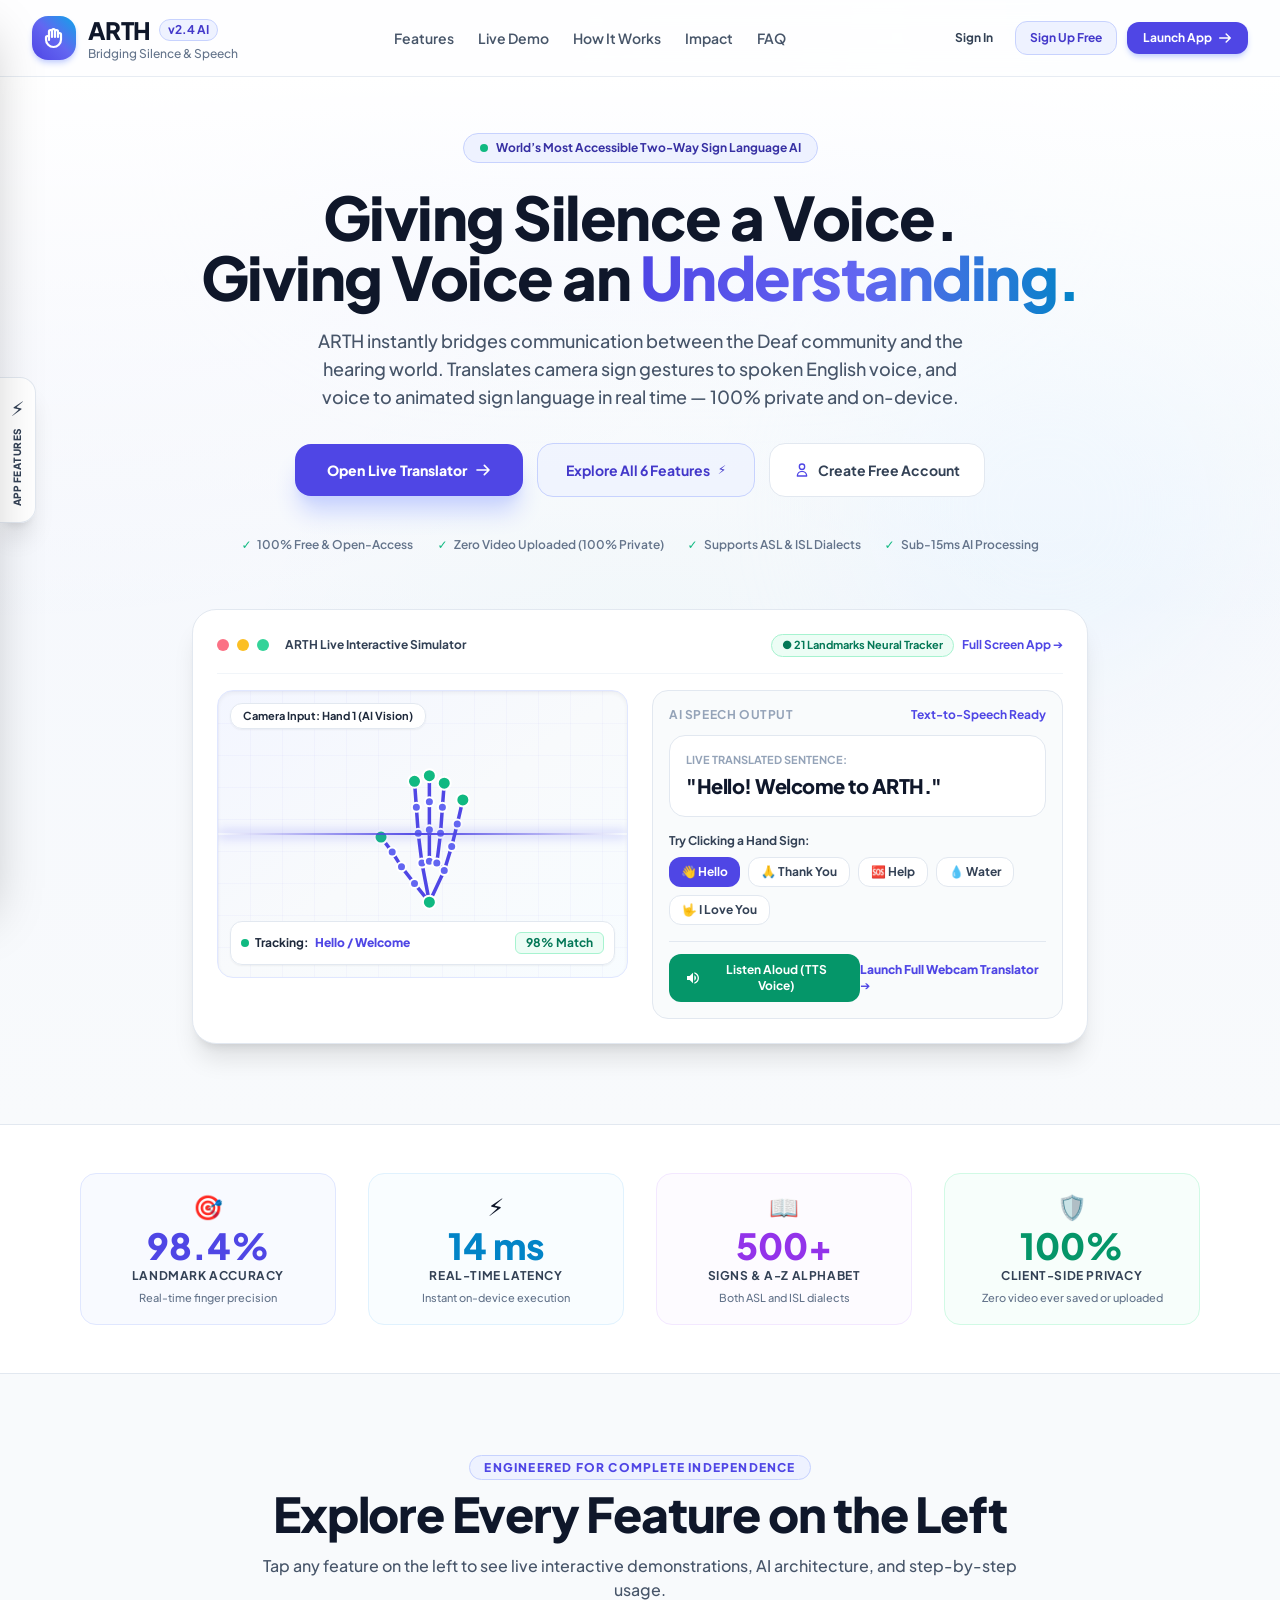
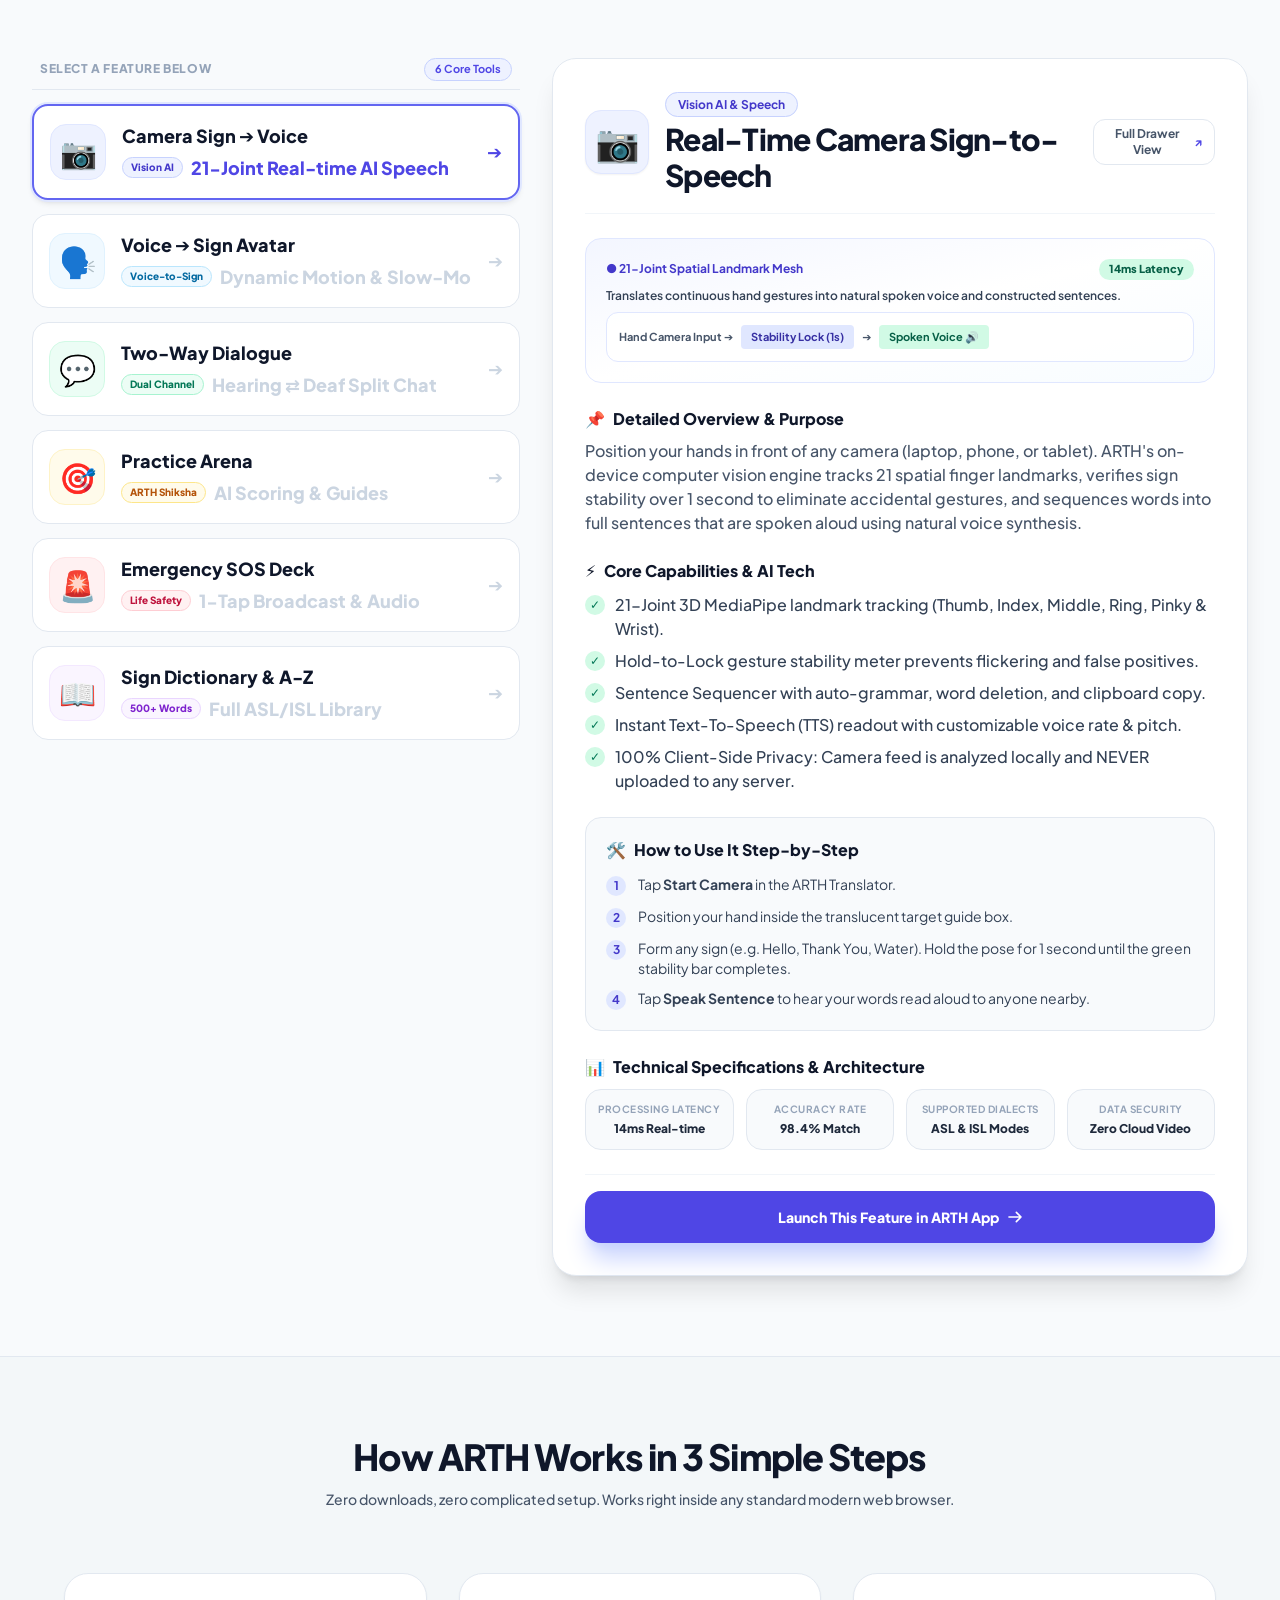
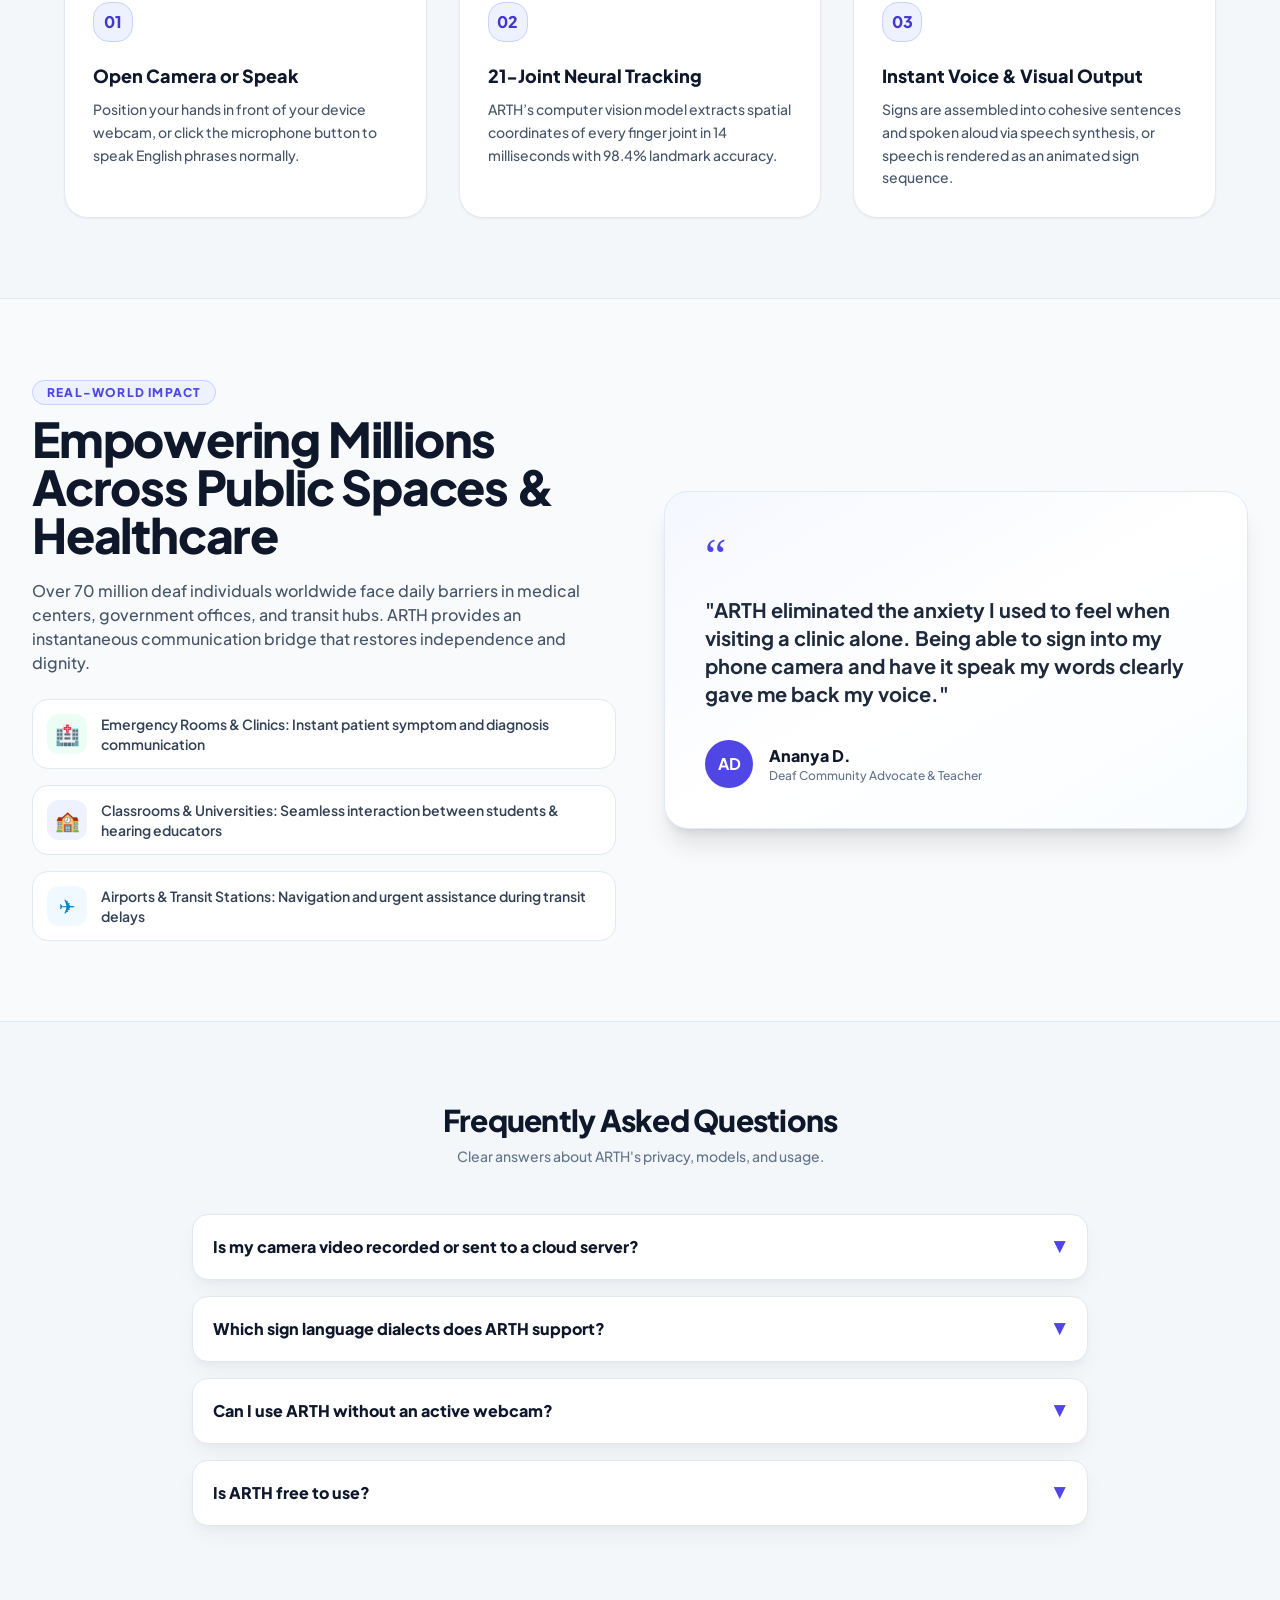
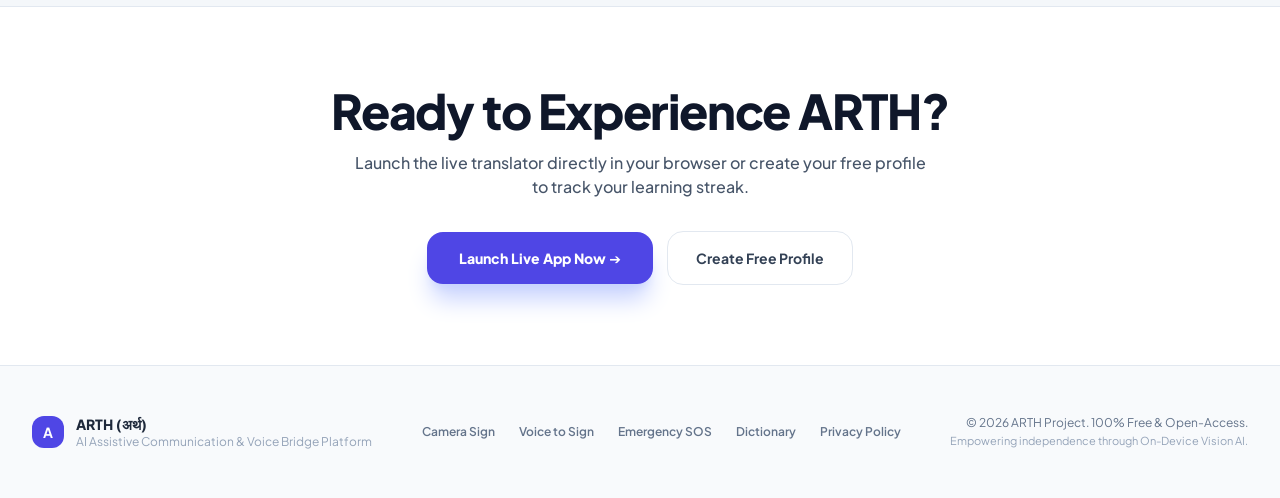
==== frontend/index.html @ ddac8bd1 "feat: Initial release of ARTH - AI Sign Language & Voice Bridge platform (frontend, backend, databas" ====
<!DOCTYPE html>
<html lang="en">
<head>
  <meta charset="UTF-8">
  <meta name="viewport" content="width=device-width, initial-scale=1.0">
  <title>ARTH • AI Sign Language Translator & Voice Bridge</title>
  <!-- Local Tailwind CSS (Offline Ready) -->
  <script src="tailwindcss.min.js"></script>
  <!-- ARTH Client REST API (Backend Bridge) -->
  <script src="api_client.js"></script>
  <!-- Plus Jakarta Sans Font -->
  <link rel="preconnect" href="https://fonts.googleapis.com">
  <link rel="preconnect" href="https://fonts.gstatic.com" crossorigin>
  <link href="https://fonts.googleapis.com/css2?family=Plus+Jakarta+Sans:wght@300;400;500;600;700;800&display=swap" rel="stylesheet">
  <!-- Stylesheet -->
  <link rel="stylesheet" href="styles.css">
</head>
<body class="min-h-screen flex flex-col antialiased bg-slate-50 text-slate-900 selection:bg-indigo-100 selection:text-indigo-900">

  <!-- ================= HEADER & NAVIGATION ================= -->
  <header class="arth-navbar sticky top-0 z-40 px-4 lg:px-8 py-3.5 bg-white/90 backdrop-blur-md border-b border-slate-200/80">
    <div class="max-w-7xl mx-auto flex items-center justify-between gap-4">
      
      <!-- Brand Logo -->
      <a href="index.html" class="flex items-center gap-3 group transition">
        <!-- Custom ARTH SVG Logo -->
        <div class="w-11 h-11 rounded-2xl bg-gradient-to-tr from-indigo-600 via-indigo-500 to-sky-500 text-white flex items-center justify-center shadow-md shadow-indigo-200 group-hover:scale-105 transition-transform flex-shrink-0">
          <svg width="24" height="24" class="w-6 h-6" fill="none" stroke="currentColor" viewBox="0 0 24 24">
            <path stroke-linecap="round" stroke-linejoin="round" stroke-width="2.2" d="M7 11.5V14m0-2.5v-6a1.5 1.5 0 113 0m-3 6a1.5 1.5 0 00-3 0v2a7.5 7.5 0 0015 0v-5a1.5 1.5 0 00-3 0m-6-3V11m0-5.5v-1a1.5 1.5 0 013 0v1m0 0V11m0-5.5a1.5 1.5 0 013 0v3m0 0V11"></path>
          </svg>
        </div>
        <div>
          <div class="flex items-center gap-2">
            <span class="text-2xl font-black tracking-tight text-slate-900">ARTH</span>
            <span class="text-xs font-bold px-2 py-0.5 rounded-full bg-indigo-50 text-indigo-700 border border-indigo-200">v2.4 AI</span>
          </div>
          <p class="text-xs text-slate-500 font-medium hidden sm:block">Bridging Silence & Speech</p>
        </div>
      </a>

      <!-- Desktop Nav Links -->
      <nav class="hidden md:flex items-center gap-6 text-sm font-semibold text-slate-600">
        <a href="#features" class="hover:text-indigo-600 transition">Features</a>
        <a href="#interactive-demo" class="hover:text-indigo-600 transition">Live Demo</a>
        <a href="#how-it-works" class="hover:text-indigo-600 transition">How It Works</a>
        <a href="#impact" class="hover:text-indigo-600 transition">Impact</a>
        <a href="#faq" class="hover:text-indigo-600 transition">FAQ</a>
      </nav>

      <!-- Right Header Actions: Sign In / Sign Up & Launch App -->
      <div class="flex items-center gap-2.5">
        <div class="arth-auth-container flex items-center gap-2">
          <button onclick="openAuthModal('signin')" class="px-3.5 py-2 rounded-xl text-xs font-bold text-slate-700 hover:text-indigo-600 hover:bg-slate-100 transition">
            Sign In
          </button>
          <button onclick="openAuthModal('signup')" class="hidden sm:inline-flex px-3.5 py-2 rounded-xl border border-indigo-200 bg-indigo-50 hover:bg-indigo-100 text-indigo-700 text-xs font-bold transition">
            Sign Up Free
          </button>
        </div>
        <a href="translator.html" onclick="event.preventDefault(); openAppGuarded('translator.html');" class="px-4 py-2 rounded-xl bg-indigo-600 hover:bg-indigo-700 text-white text-xs font-bold shadow-md shadow-indigo-200 transition flex items-center gap-1.5 cursor-pointer">
          <span>Launch App</span>
          <svg width="14" height="14" class="w-3.5 h-3.5" fill="none" stroke="currentColor" viewBox="0 0 24 24"><path stroke-linecap="round" stroke-linejoin="round" stroke-width="2.5" d="M14 5l7 7m0 0l-7 7m7-7H3"></path></svg>
        </a>
      </div>

    </div>
  </header>

  <!-- ================= SLEEK LEFT-EDGE DRAWER TRIGGER (ZERO CONTENT OVERLAP) ================= -->
  <div class="fixed left-0 top-1/2 -translate-y-1/2 z-40 hidden sm:block">
    <button onclick="openFeatureDrawer(currentSelectedFeature || 'camera')" class="group flex items-center bg-white/95 hover:bg-indigo-600 text-slate-700 hover:text-white border-y border-r border-slate-200 shadow-xl hover:shadow-indigo-300/40 rounded-r-2xl py-4 px-2.5 transition-all" title="Click to view detailed feature guide">
      <div class="flex flex-col items-center gap-1.5">
        <span class="text-xl group-hover:scale-110 transition">⚡</span>
        <span class="text-[10px] font-black uppercase tracking-wider [writing-mode:vertical-lr] rotate-180">APP FEATURES</span>
      </div>
    </button>
  </div>

  <!-- Mobile Floating Trigger Button (Left Bottom) -->
  <button onclick="openFeatureDrawer('camera')" class="lg:hidden fixed bottom-5 left-5 z-40 px-4 py-3 rounded-full bg-indigo-600 hover:bg-indigo-700 text-white font-extrabold text-xs shadow-xl flex items-center gap-2 border border-indigo-400">
    <span class="text-base">✨</span>
    <span>App Features (6)</span>
  </button>

  <!-- ================= HERO SECTION ================= -->
  <section class="relative pt-14 pb-20 px-4 lg:px-8 overflow-hidden bg-gradient-to-b from-white via-indigo-50/20 to-slate-50">
    
    <!-- Background Ambient Glows -->
    <div class="absolute -top-40 left-1/2 -translate-x-1/2 w-[750px] h-[380px] bg-indigo-100/50 rounded-full blur-3xl pointer-events-none -z-10"></div>
    <div class="absolute top-60 right-10 w-96 h-96 bg-sky-100/40 rounded-full blur-3xl pointer-events-none -z-10"></div>

    <div class="max-w-6xl mx-auto text-center flex flex-col items-center">
      
      <!-- Eyebrow Badge -->
      <div class="inline-flex items-center gap-2 px-4 py-1.5 rounded-full bg-indigo-50 border border-indigo-200 text-indigo-800 text-xs font-bold mb-6 shadow-xs">
        <span class="w-2 h-2 rounded-full bg-emerald-500 animate-pulse"></span>
        <span>World’s Most Accessible Two-Way Sign Language AI</span>
      </div>

      <!-- Main Catchy Headline -->
      <h1 class="text-3xl sm:text-5xl lg:text-6xl font-black text-slate-900 tracking-tight leading-[1.18] mb-5 max-w-4xl">
        Giving Silence a Voice.<br class="hidden sm:inline">
        Giving Voice an <span class="bg-gradient-to-r from-indigo-600 via-indigo-500 to-sky-600 bg-clip-text text-transparent">Understanding.</span>
      </h1>

      <!-- Subtitle Description -->
      <p class="text-sm sm:text-lg text-slate-600 font-medium max-w-2xl mb-8 leading-relaxed">
        ARTH instantly bridges communication between the Deaf community and the hearing world. Translates camera sign gestures to spoken English voice, and voice to animated sign language in real time — 100% private and on-device.
      </p>

      <!-- Primary CTA Action Group -->
      <div class="flex flex-col sm:flex-row items-center gap-3.5 w-full sm:w-auto mb-10">
        <a href="translator.html" onclick="event.preventDefault(); openAppGuarded('translator.html');" class="w-full sm:w-auto px-8 py-4 rounded-2xl bg-indigo-600 hover:bg-indigo-700 text-white font-extrabold text-sm shadow-xl shadow-indigo-200 transition transform hover:-translate-y-0.5 flex items-center justify-center gap-2 cursor-pointer">
          <span>Open Live Translator</span>
          <svg width="16" height="16" class="w-4 h-4" fill="none" stroke="currentColor" viewBox="0 0 24 24"><path stroke-linecap="round" stroke-linejoin="round" stroke-width="2.5" d="M14 5l7 7m0 0l-7 7m7-7H3"></path></svg>
        </a>
        <a href="#features" class="w-full sm:w-auto px-7 py-4 rounded-2xl border border-indigo-200 bg-indigo-50/70 hover:bg-indigo-100 text-indigo-700 font-bold text-sm shadow-xs transition flex items-center justify-center gap-2">
          <span>Explore All 6 Features</span>
          <span class="text-xs">⚡</span>
        </a>
        <button onclick="openAuthModal('signup')" class="w-full sm:w-auto px-6 py-4 rounded-2xl border border-slate-200 bg-white hover:bg-slate-50 text-slate-700 font-bold text-sm shadow-xs transition flex items-center justify-center gap-2">
          <svg width="16" height="16" class="w-4 h-4 text-indigo-600" fill="none" stroke="currentColor" viewBox="0 0 24 24"><path stroke-linecap="round" stroke-linejoin="round" stroke-width="2" d="M16 7a4 4 0 11-8 0 4 4 0 018 0zM12 14a7 7 0 00-7 7h14a7 7 0 00-7-7z"></path></svg>
          <span>Create Free Account</span>
        </button>
      </div>

      <!-- Trust Badges -->
      <div class="flex flex-wrap items-center justify-center gap-6 text-xs font-semibold text-slate-500 mb-14">
        <span class="flex items-center gap-1.5"><span class="text-emerald-500 font-bold">✓</span> 100% Free & Open-Access</span>
        <span class="flex items-center gap-1.5"><span class="text-emerald-500 font-bold">✓</span> Zero Video Uploaded (100% Private)</span>
        <span class="flex items-center gap-1.5"><span class="text-emerald-500 font-bold">✓</span> Supports ASL & ISL Dialects</span>
        <span class="flex items-center gap-1.5"><span class="text-emerald-500 font-bold">✓</span> Sub-15ms AI Processing</span>
      </div>

      <!-- ================= HERO INTERACTIVE SIMULATOR (100% LIGHT THEME) ================= -->
      <div id="interactive-demo" class="w-full max-w-4xl arth-card p-4 sm:p-6 bg-white border border-slate-200 shadow-xl rounded-3xl text-left">
        
        <div class="flex items-center justify-between pb-4 mb-4 border-b border-slate-100 flex-wrap gap-2">
          <div class="flex items-center gap-2">
            <span class="w-3 h-3 rounded-full bg-rose-400"></span>
            <span class="w-3 h-3 rounded-full bg-amber-400"></span>
            <span class="w-3 h-3 rounded-full bg-emerald-400"></span>
            <span class="ml-2 text-xs font-bold text-slate-700">ARTH Live Interactive Simulator</span>
          </div>
          <div class="flex items-center gap-2">
            <span class="px-2.5 py-0.5 rounded-full bg-emerald-50 text-emerald-700 text-[11px] font-bold border border-emerald-200">
              ● 21 Landmarks Neural Tracker
            </span>
            <a href="translator.html" onclick="event.preventDefault(); openAppGuarded('translator.html');" class="text-xs font-bold text-indigo-600 hover:underline cursor-pointer">Full Screen App ➔</a>
          </div>
        </div>

        <!-- Split Preview: Simulated Camera & Instant Speech -->
        <div class="grid grid-cols-1 md:grid-cols-2 gap-6 items-stretch">
          
          <!-- Left: Camera Preview Simulator (100% Light Theme!) -->
          <div class="rounded-2xl bg-gradient-to-br from-indigo-50/70 via-slate-50 to-sky-50/50 border border-indigo-100 relative overflow-hidden h-72 flex items-center justify-center shadow-inner">
            <!-- Simulated Skeleton Overlay Canvas -->
            <canvas id="landingCanvas" class="w-full h-full"></canvas>
            <div class="scanner-grid"></div>
            <div class="scanner-laser"></div>

            <div class="absolute top-3 left-3 bg-white/95 backdrop-blur-md px-3 py-1 rounded-xl text-[11px] font-bold text-slate-800 shadow-sm border border-slate-200">
              Camera Input: Hand 1 (AI Vision)
            </div>

            <div class="absolute bottom-3 inset-x-3 bg-white/95 backdrop-blur-md p-2.5 rounded-xl border border-slate-200 flex items-center justify-between shadow-sm">
              <span class="text-xs font-bold text-slate-800 flex items-center gap-1.5">
                <span class="w-2 h-2 rounded-full bg-emerald-500 animate-ping"></span>
                Tracking: <strong id="demoSignLabel" class="text-indigo-600">Hello / Welcome</strong>
              </span>
              <span class="text-xs font-bold text-emerald-700 bg-emerald-50 px-2.5 py-0.5 rounded-md border border-emerald-200">98% Match</span>
            </div>
          </div>

          <!-- Right: Interactive Translation Stream & Audio -->
          <div class="flex flex-col justify-between p-4 rounded-2xl bg-slate-50/80 border border-slate-200">
            <div>
              <div class="flex items-center justify-between mb-3">
                <span class="text-xs font-bold text-slate-400 uppercase tracking-wider">AI Speech Output</span>
                <span class="text-xs text-indigo-600 font-bold">Text-to-Speech Ready</span>
              </div>

              <!-- Translated Speech Bubble -->
              <div class="p-4 rounded-2xl bg-white border border-slate-200 shadow-xs mb-4">
                <p class="text-[11px] text-slate-400 font-bold uppercase mb-1">Live Translated Sentence:</p>
                <h3 id="demoSpeechOutput" class="text-xl font-black text-slate-900 tracking-tight">
                  "Hello! Welcome to ARTH."
                </h3>
              </div>

              <!-- Interactive Gesture Trigger Chips -->
              <span class="text-xs font-bold text-slate-700 block mb-2">Try Clicking a Hand Sign:</span>
              <div class="flex flex-wrap gap-2 mb-4">
                <button onclick="simulateLandingSign('Hello / Welcome', 'Hello! Welcome to ARTH.')" class="px-3 py-1.5 rounded-xl bg-indigo-600 text-white text-xs font-bold shadow-xs hover:bg-indigo-700 transition">
                  👋 Hello
                </button>
                <button onclick="simulateLandingSign('Thank You', 'Thank you so much for your assistance.')" class="px-3 py-1.5 rounded-xl bg-white border border-slate-200 text-slate-700 text-xs font-bold hover:bg-indigo-50 hover:text-indigo-700 transition">
                  🙏 Thank You
                </button>
                <button onclick="simulateLandingSign('Help', 'I need immediate medical help.')" class="px-3 py-1.5 rounded-xl bg-white border border-slate-200 text-slate-700 text-xs font-bold hover:bg-indigo-50 hover:text-indigo-700 transition">
                  🆘 Help
                </button>
                <button onclick="simulateLandingSign('Water', 'Could you please give me drinking water?')" class="px-3 py-1.5 rounded-xl bg-white border border-slate-200 text-slate-700 text-xs font-bold hover:bg-indigo-50 hover:text-indigo-700 transition">
                  💧 Water
                </button>
                <button onclick="simulateLandingSign('I Love You', 'I love you my dear friend.')" class="px-3 py-1.5 rounded-xl bg-white border border-slate-200 text-slate-700 text-xs font-bold hover:bg-indigo-50 hover:text-indigo-700 transition">
                  🤟 I Love You
                </button>
              </div>
            </div>

            <!-- Speak Aloud Button -->
            <div class="pt-3 border-t border-slate-200 flex items-center justify-between">
              <button id="btnDemoSpeak" onclick="speakDemoText()" class="px-4 py-2 rounded-xl bg-emerald-600 hover:bg-emerald-700 text-white font-bold text-xs flex items-center gap-2 shadow-xs transition">
                <svg width="16" height="16" class="w-4 h-4 fill-current" viewBox="0 0 24 24"><path d="M3 9v6h4l5 5V4L7 9H3zm13.5 3c0-1.77-1.02-3.29-2.5-4.03v8.05c1.48-.73 2.5-2.25 2.5-4.02zM14 3.23v2.06c2.89.86 5 3.54 5 6.71s-2.11 5.85-5 6.71v2.06c4.01-.91 7-4.49 7-8.77s-2.99-7.86-7-8.77z"/></svg>
                <span>Listen Aloud (TTS Voice)</span>
              </button>
              <a href="translator.html" onclick="event.preventDefault(); openAppGuarded('translator.html');" class="text-xs font-extrabold text-indigo-600 hover:text-indigo-800 cursor-pointer">Launch Full Webcam Translator ➔</a>
            </div>

          </div>

        </div>

      </div>
    </div>

  </section>


  <!-- ================= METRICS & STATS BANNER ================= -->
  <section class="py-12 border-y border-slate-200 bg-white">
    <div class="max-w-6xl mx-auto px-4 grid grid-cols-2 md:grid-cols-4 gap-8 text-center">
      <div class="p-4 rounded-2xl bg-indigo-50/40 border border-indigo-100">
        <div class="text-2xl mb-1">🎯</div>
        <h3 class="text-3xl sm:text-4xl font-black text-indigo-600 mb-0.5">98.4%</h3>
        <p class="text-xs font-bold text-slate-700 uppercase tracking-wider">Landmark Accuracy</p>
        <span class="text-[11px] text-slate-500 font-medium">Real-time finger precision</span>
      </div>
      <div class="p-4 rounded-2xl bg-sky-50/40 border border-sky-100">
        <div class="text-2xl mb-1">⚡</div>
        <h3 class="text-3xl sm:text-4xl font-black text-sky-600 mb-0.5">14 ms</h3>
        <p class="text-xs font-bold text-slate-700 uppercase tracking-wider">Real-Time Latency</p>
        <span class="text-[11px] text-slate-500 font-medium">Instant on-device execution</span>
      </div>
      <div class="p-4 rounded-2xl bg-purple-50/40 border border-purple-100">
        <div class="text-2xl mb-1">📖</div>
        <h3 class="text-3xl sm:text-4xl font-black text-purple-600 mb-0.5">500+</h3>
        <p class="text-xs font-bold text-slate-700 uppercase tracking-wider">Signs & A-Z Alphabet</p>
        <span class="text-[11px] text-slate-500 font-medium">Both ASL and ISL dialects</span>
      </div>
      <div class="p-4 rounded-2xl bg-emerald-50/40 border border-emerald-100">
        <div class="text-2xl mb-1">🛡️</div>
        <h3 class="text-3xl sm:text-4xl font-black text-emerald-600 mb-0.5">100%</h3>
        <p class="text-xs font-bold text-slate-700 uppercase tracking-wider">Client-Side Privacy</p>
        <span class="text-[11px] text-slate-500 font-medium">Zero video ever saved or uploaded</span>
      </div>
    </div>
  </section>


  <!-- ================= THE STAR SECTION: INTERACTIVE LEFT-SIDE FEATURE SHOWCASE ================= -->
  <section id="features" class="py-20 px-4 lg:px-8 max-w-7xl mx-auto w-full">
    
    <!-- Section Header -->
    <div class="text-center max-w-3xl mx-auto mb-14">
      <span class="text-xs font-extrabold uppercase tracking-widest text-indigo-600 bg-indigo-50 px-3.5 py-1 rounded-full border border-indigo-200">
        Engineered for Complete Independence
      </span>
      <h2 class="text-3xl sm:text-5xl font-black text-slate-900 tracking-tight mt-3 mb-4">
        Explore Every Feature on the Left
      </h2>
      <p class="text-sm sm:text-base text-slate-600 font-medium">
        Tap any feature on the left to see live interactive demonstrations, AI architecture, and step-by-step usage.
      </p>
    </div>

    <!-- 2-Column Split: Left Side Features Rail + Right Side Rich Detail Panel -->
    <div class="grid grid-cols-1 lg:grid-cols-12 gap-8 items-start">
      
      <!-- ================= LEFT RAIL: FEATURE LIST (LARGER ICONS & TEXT) ================= -->
      <div class="lg:col-span-5 flex flex-col gap-3.5">
        <div class="flex items-center justify-between px-2 pb-2 border-b border-slate-200">
          <span class="text-xs font-extrabold uppercase tracking-wider text-slate-400">Select a Feature Below</span>
          <span class="text-[11px] font-bold text-indigo-600 bg-indigo-50 px-2.5 py-0.5 rounded-full border border-indigo-200">6 Core Tools</span>
        </div>

        <!-- 1. Camera Sign to Speech -->
        <button id="featBtn-camera" onclick="selectShowcaseFeature('camera')" class="w-full p-4 rounded-2xl bg-white border-2 border-indigo-500 ring-2 ring-indigo-100 shadow-md transition-all text-left flex items-center justify-between group">
          <div class="flex items-center gap-4">
            <div class="w-14 h-14 rounded-2xl bg-indigo-50 text-indigo-600 flex items-center justify-center text-3xl font-bold border border-indigo-100 shadow-xs flex-shrink-0 group-hover:scale-105 transition-transform">
              📷
            </div>
            <div>
              <h4 class="text-base sm:text-lg font-black text-slate-900 group-hover:text-indigo-600 transition">Camera Sign ➔ Voice</h4>
              <div class="flex items-center gap-2 mt-1">
                <span class="text-[10px] font-extrabold px-2 py-0.5 rounded-full bg-indigo-50 text-indigo-700 border border-indigo-200">Vision AI</span>
                <span class="text-xs text-slate-500 font-medium">21-Joint Real-time AI Speech</span>
              </div>
            </div>
          </div>
          <span class="text-indigo-600 font-black text-lg group-hover:translate-x-1 transition-transform">➔</span>
        </button>

        <!-- 2. Voice to Sign Visualizer -->
        <button id="featBtn-voice" onclick="selectShowcaseFeature('voice')" class="w-full p-4 rounded-2xl bg-white border border-slate-200 hover:border-sky-400 hover:shadow-md transition-all text-left flex items-center justify-between group">
          <div class="flex items-center gap-4">
            <div class="w-14 h-14 rounded-2xl bg-sky-50 text-sky-600 flex items-center justify-center text-3xl font-bold border border-sky-100 shadow-xs flex-shrink-0 group-hover:scale-105 transition-transform">
              🗣️
            </div>
            <div>
              <h4 class="text-base sm:text-lg font-black text-slate-900 group-hover:text-sky-600 transition">Voice ➔ Sign Avatar</h4>
              <div class="flex items-center gap-2 mt-1">
                <span class="text-[10px] font-extrabold px-2 py-0.5 rounded-full bg-sky-50 text-sky-700 border border-sky-200">Voice-to-Sign</span>
                <span class="text-xs text-slate-500 font-medium">Dynamic Motion & Slow-Mo</span>
              </div>
            </div>
          </div>
          <span class="text-slate-300 group-hover:text-sky-600 font-black text-lg group-hover:translate-x-1 transition-transform">➔</span>
        </button>

        <!-- 3. Two-Way Dialogue Bridge -->
        <button id="featBtn-chat" onclick="selectShowcaseFeature('chat')" class="w-full p-4 rounded-2xl bg-white border border-slate-200 hover:border-emerald-400 hover:shadow-md transition-all text-left flex items-center justify-between group">
          <div class="flex items-center gap-4">
            <div class="w-14 h-14 rounded-2xl bg-emerald-50 text-emerald-600 flex items-center justify-center text-3xl font-bold border border-emerald-100 shadow-xs flex-shrink-0 group-hover:scale-105 transition-transform">
              💬
            </div>
            <div>
              <h4 class="text-base sm:text-lg font-black text-slate-900 group-hover:text-emerald-600 transition">Two-Way Dialogue</h4>
              <div class="flex items-center gap-2 mt-1">
                <span class="text-[10px] font-extrabold px-2 py-0.5 rounded-full bg-emerald-50 text-emerald-700 border border-emerald-200">Dual Channel</span>
                <span class="text-xs text-slate-500 font-medium">Hearing ⇄ Deaf Split Chat</span>
              </div>
            </div>
          </div>
          <span class="text-slate-300 group-hover:text-emerald-600 font-black text-lg group-hover:translate-x-1 transition-transform">➔</span>
        </button>

        <!-- 4. Practice Arena (Shiksha) -->
        <button id="featBtn-practice" onclick="selectShowcaseFeature('practice')" class="w-full p-4 rounded-2xl bg-white border border-slate-200 hover:border-amber-400 hover:shadow-md transition-all text-left flex items-center justify-between group">
          <div class="flex items-center gap-4">
            <div class="w-14 h-14 rounded-2xl bg-amber-50 text-amber-600 flex items-center justify-center text-3xl font-bold border border-amber-100 shadow-xs flex-shrink-0 group-hover:scale-105 transition-transform">
              🎯
            </div>
            <div>
              <h4 class="text-base sm:text-lg font-black text-slate-900 group-hover:text-amber-600 transition">Practice Arena</h4>
              <div class="flex items-center gap-2 mt-1">
                <span class="text-[10px] font-extrabold px-2 py-0.5 rounded-full bg-amber-50 text-amber-700 border border-amber-200">ARTH Shiksha</span>
                <span class="text-xs text-slate-500 font-medium">AI Scoring & Guides</span>
              </div>
            </div>
          </div>
          <span class="text-slate-300 group-hover:text-amber-600 font-black text-lg group-hover:translate-x-1 transition-transform">➔</span>
        </button>

        <!-- 5. Emergency SOS Deck -->
        <button id="featBtn-sos" onclick="selectShowcaseFeature('sos')" class="w-full p-4 rounded-2xl bg-white border border-slate-200 hover:border-rose-400 hover:shadow-md transition-all text-left flex items-center justify-between group">
          <div class="flex items-center gap-4">
            <div class="w-14 h-14 rounded-2xl bg-rose-50 text-rose-600 flex items-center justify-center text-3xl font-bold border border-rose-100 shadow-xs flex-shrink-0 group-hover:scale-105 transition-transform">
              🚨
            </div>
            <div>
              <h4 class="text-base sm:text-lg font-black text-slate-900 group-hover:text-rose-600 transition">Emergency SOS Deck</h4>
              <div class="flex items-center gap-2 mt-1">
                <span class="text-[10px] font-extrabold px-2 py-0.5 rounded-full bg-rose-50 text-rose-700 border border-rose-200">Life Safety</span>
                <span class="text-xs text-slate-500 font-medium">1-Tap Broadcast & Audio</span>
              </div>
            </div>
          </div>
          <span class="text-slate-300 group-hover:text-rose-600 font-black text-lg group-hover:translate-x-1 transition-transform">➔</span>
        </button>

        <!-- 6. Sign Dictionary & A-Z -->
        <button id="featBtn-dict" onclick="selectShowcaseFeature('dict')" class="w-full p-4 rounded-2xl bg-white border border-slate-200 hover:border-purple-400 hover:shadow-md transition-all text-left flex items-center justify-between group">
          <div class="flex items-center gap-4">
            <div class="w-14 h-14 rounded-2xl bg-purple-50 text-purple-600 flex items-center justify-center text-3xl font-bold border border-purple-100 shadow-xs flex-shrink-0 group-hover:scale-105 transition-transform">
              📖
            </div>
            <div>
              <h4 class="text-base sm:text-lg font-black text-slate-900 group-hover:text-purple-600 transition">Sign Dictionary & A-Z</h4>
              <div class="flex items-center gap-2 mt-1">
                <span class="text-[10px] font-extrabold px-2 py-0.5 rounded-full bg-purple-50 text-purple-700 border border-purple-200">500+ Words</span>
                <span class="text-xs text-slate-500 font-medium">Full ASL/ISL Library</span>
              </div>
            </div>
          </div>
          <span class="text-slate-300 group-hover:text-purple-600 font-black text-lg group-hover:translate-x-1 transition-transform">➔</span>
        </button>

      </div>


      <!-- ================= RIGHT PANEL: DYNAMIC RICH DETAIL CARD ================= -->
      <div class="lg:col-span-7 sticky top-24">
        
        <div class="arth-card p-6 sm:p-8 bg-white border border-slate-200 shadow-xl rounded-3xl flex flex-col gap-6">
          
          <!-- Header Area -->
          <div class="flex items-center justify-between border-b border-slate-100 pb-5">
            <div class="flex items-center gap-4">
              <div id="showcaseIconBox" class="w-16 h-16 rounded-2xl bg-indigo-50 text-indigo-600 flex items-center justify-center text-4xl font-bold border border-indigo-100 shadow-sm flex-shrink-0">
                📷
              </div>
              <div>
                <span id="showcaseCategoryBadge" class="text-xs font-bold px-3 py-1 rounded-full bg-indigo-50 text-indigo-700 border border-indigo-200">
                  Vision AI & Speech
                </span>
                <h3 id="showcaseTitle" class="text-2xl sm:text-3xl font-black text-slate-900 mt-1.5 tracking-tight">
                  Real-Time Camera Sign-to-Speech
                </h3>
              </div>
            </div>

            <button onclick="openFeatureDrawer(currentSelectedFeature || 'camera')" class="hidden sm:flex items-center gap-1.5 px-3 py-1.5 rounded-xl border border-slate-200 hover:bg-slate-50 text-slate-600 text-xs font-bold transition">
              <span>Full Drawer View</span>
              <span class="text-indigo-600">↗</span>
            </button>
          </div>

          <!-- Interactive Highlight Card for Active Feature -->
          <div id="showcaseVisualCard" class="p-5 rounded-2xl bg-gradient-to-br from-indigo-50/70 via-white to-sky-50/50 border border-indigo-100 shadow-xs">
            <!-- Dynamic Preview Content Injected Here -->
          </div>

          <!-- Deep Overview -->
          <div>
            <h4 class="font-extrabold text-slate-900 text-base mb-2 flex items-center gap-2">
              <span>📌</span> Detailed Overview & Purpose
            </h4>
            <p id="showcaseOverview" class="text-slate-600 leading-relaxed font-medium text-sm sm:text-base">
              Position your hands in front of any camera (laptop, phone, or tablet). ARTH's on-device computer vision engine tracks 21 spatial finger landmarks, verifies sign stability over 1 second to eliminate accidental gestures, and sequences words into full sentences that are spoken aloud using natural voice synthesis.
            </p>
          </div>

          <!-- Key Capabilities List -->
          <div>
            <h4 class="font-extrabold text-slate-900 text-base mb-2.5 flex items-center gap-2">
              <span>⚡</span> Core Capabilities & AI Tech
            </h4>
            <ul id="showcaseCapabilities" class="space-y-2 text-sm sm:text-base">
              <!-- Injected by JS -->
            </ul>
          </div>

          <!-- Step-by-Step Instructions -->
          <div class="p-5 rounded-2xl bg-slate-50 border border-slate-200">
            <h4 class="font-extrabold text-slate-900 text-base mb-3 flex items-center gap-2">
              <span>🛠️</span> How to Use It Step-by-Step
            </h4>
            <ol id="showcaseSteps" class="space-y-2.5 text-slate-700 text-sm">
              <!-- Injected by JS -->
            </ol>
          </div>

          <!-- Technical Specs Grid -->
          <div>
            <h4 class="font-extrabold text-slate-900 text-base mb-2.5 flex items-center gap-2">
              <span>📊</span> Technical Specifications & Architecture
            </h4>
            <div id="showcaseSpecs" class="grid grid-cols-2 sm:grid-cols-4 gap-3">
              <!-- Injected by JS -->
            </div>
          </div>

          <!-- Footer Action Button -->
          <div class="pt-4 border-t border-slate-100 flex items-center gap-4">
            <a id="showcaseLaunchBtn" href="translator.html?tab=camera-translate" onclick="event.preventDefault(); openAppGuarded(this.getAttribute('data-href') || this.href);" class="flex-1 py-4 px-6 rounded-2xl bg-indigo-600 hover:bg-indigo-700 text-white font-extrabold text-sm shadow-xl shadow-indigo-200 transition text-center flex items-center justify-center gap-2 cursor-pointer">
              <span>Launch This Feature in ARTH App</span>
              <svg width="18" height="18" class="w-4 h-4" fill="none" stroke="currentColor" viewBox="0 0 24 24"><path stroke-linecap="round" stroke-linejoin="round" stroke-width="2.5" d="M14 5l7 7m0 0l-7 7m7-7H3"></path></svg>
            </a>
          </div>

        </div>

      </div>

    </div>

  </section>


  <!-- ================= HOW IT WORKS ================= -->
  <section id="how-it-works" class="py-20 px-4 lg:px-8 bg-slate-100/60 border-y border-slate-200">
    <div class="max-w-6xl mx-auto">
      
      <div class="text-center max-w-2xl mx-auto mb-16">
        <h2 class="text-3xl sm:text-4xl font-black text-slate-900 tracking-tight mb-3">
          How ARTH Works in 3 Simple Steps
        </h2>
        <p class="text-sm text-slate-600 font-medium">
          Zero downloads, zero complicated setup. Works right inside any standard modern web browser.
        </p>
      </div>

      <div class="grid grid-cols-1 md:grid-cols-3 gap-8">
        
        <!-- Step 1 -->
        <div class="arth-card p-7 bg-white border border-slate-200 relative rounded-3xl shadow-sm">
          <span class="w-10 h-10 rounded-2xl bg-indigo-50 border border-indigo-200 text-indigo-700 font-extrabold text-base flex items-center justify-center mb-5">01</span>
          <h3 class="text-lg font-extrabold text-slate-900 mb-2">Open Camera or Speak</h3>
          <p class="text-sm text-slate-600 leading-relaxed font-medium">
            Position your hands in front of your device webcam, or click the microphone button to speak English phrases normally.
          </p>
        </div>

        <!-- Step 2 -->
        <div class="arth-card p-7 bg-white border border-slate-200 relative rounded-3xl shadow-sm">
          <span class="w-10 h-10 rounded-2xl bg-indigo-50 border border-indigo-200 text-indigo-700 font-extrabold text-base flex items-center justify-center mb-5">02</span>
          <h3 class="text-lg font-extrabold text-slate-900 mb-2">21-Joint Neural Tracking</h3>
          <p class="text-sm text-slate-600 leading-relaxed font-medium">
            ARTH’s computer vision model extracts spatial coordinates of every finger joint in 14 milliseconds with 98.4% landmark accuracy.
          </p>
        </div>

        <!-- Step 3 -->
        <div class="arth-card p-7 bg-white border border-slate-200 relative rounded-3xl shadow-sm">
          <span class="w-10 h-10 rounded-2xl bg-indigo-50 border border-indigo-200 text-indigo-700 font-extrabold text-base flex items-center justify-center mb-5">03</span>
          <h3 class="text-lg font-extrabold text-slate-900 mb-2">Instant Voice & Visual Output</h3>
          <p class="text-sm text-slate-600 leading-relaxed font-medium">
            Signs are assembled into cohesive sentences and spoken aloud via speech synthesis, or speech is rendered as an animated sign sequence.
          </p>
        </div>

      </div>

    </div>
  </section>


  <!-- ================= REAL-WORLD IMPACT ================= -->
  <section id="impact" class="py-20 px-4 lg:px-8 max-w-7xl mx-auto">
    <div class="grid grid-cols-1 lg:grid-cols-2 gap-12 items-center">
      
      <div>
        <span class="text-xs font-extrabold uppercase tracking-widest text-indigo-600 bg-indigo-50 px-3.5 py-1 rounded-full border border-indigo-200">
          Real-World Impact
        </span>
        <h2 class="text-3xl sm:text-5xl font-black text-slate-900 tracking-tight mt-3 mb-5 leading-tight">
          Empowering Millions Across Public Spaces & Healthcare
        </h2>
        <p class="text-sm sm:text-base text-slate-600 leading-relaxed mb-6 font-medium">
          Over 70 million deaf individuals worldwide face daily barriers in medical centers, government offices, and transit hubs. ARTH provides an instantaneous communication bridge that restores independence and dignity.
        </p>

        <div class="space-y-4 text-xs sm:text-sm font-semibold text-slate-700">
          <div class="flex items-center gap-3.5 p-3.5 rounded-2xl bg-white border border-slate-200 shadow-xs">
            <span class="w-10 h-10 rounded-xl bg-emerald-50 text-emerald-600 flex items-center justify-center text-xl flex-shrink-0">🏥</span>
            <span>Emergency Rooms & Clinics: Instant patient symptom and diagnosis communication</span>
          </div>
          <div class="flex items-center gap-3.5 p-3.5 rounded-2xl bg-white border border-slate-200 shadow-xs">
            <span class="w-10 h-10 rounded-xl bg-indigo-50 text-indigo-600 flex items-center justify-center text-xl flex-shrink-0">🏫</span>
            <span>Classrooms & Universities: Seamless interaction between students & hearing educators</span>
          </div>
          <div class="flex items-center gap-3.5 p-3.5 rounded-2xl bg-white border border-slate-200 shadow-xs">
            <span class="w-10 h-10 rounded-xl bg-sky-50 text-sky-600 flex items-center justify-center text-xl flex-shrink-0">✈️</span>
            <span>Airports & Transit Stations: Navigation and urgent assistance during transit delays</span>
          </div>
        </div>
      </div>

      <!-- Testimonial Quote Card -->
      <div class="arth-card p-8 sm:p-10 bg-gradient-to-br from-indigo-50/60 via-white to-sky-50/40 border border-indigo-100 shadow-xl rounded-3xl">
        <div class="text-indigo-600 text-5xl font-serif mb-4">“</div>
        <p class="text-lg sm:text-xl font-bold text-slate-800 leading-relaxed mb-8">
          "ARTH eliminated the anxiety I used to feel when visiting a clinic alone. Being able to sign into my phone camera and have it speak my words clearly gave me back my voice."
        </p>
        <div class="flex items-center gap-4">
          <div class="w-12 h-12 rounded-full bg-indigo-600 text-white font-bold flex items-center justify-center text-base shadow-sm">
            AD
          </div>
          <div>
            <h4 class="font-extrabold text-slate-900 text-base">Ananya D.</h4>
            <p class="text-xs text-slate-500 font-medium">Deaf Community Advocate & Teacher</p>
          </div>
        </div>
      </div>

    </div>
  </section>


  <!-- ================= FREQUENTLY ASKED QUESTIONS ================= -->
  <section id="faq" class="py-20 px-4 lg:px-8 bg-slate-100/50 border-t border-slate-200">
    <div class="max-w-4xl mx-auto">
      
      <div class="text-center mb-12">
        <h2 class="text-3xl font-black text-slate-900 tracking-tight mb-2">Frequently Asked Questions</h2>
        <p class="text-sm text-slate-500 font-medium">Clear answers about ARTH's privacy, models, and usage.</p>
      </div>

      <div class="space-y-4">
        
        <details class="arth-card p-5 bg-white border border-slate-200 rounded-2xl group cursor-pointer shadow-xs">
          <summary class="font-extrabold text-slate-900 text-sm sm:text-base flex items-center justify-between list-none">
            <span>Is my camera video recorded or sent to a cloud server?</span>
            <span class="text-indigo-600 font-bold transition-transform group-open:rotate-180">▼</span>
          </summary>
          <p class="text-sm text-slate-600 mt-3 leading-relaxed font-medium">
            No. ARTH is engineered with 100% on-device client-side execution. Camera video streams never leave your browser or get stored on any remote server, ensuring complete confidentiality.
          </p>
        </details>

        <details class="arth-card p-5 bg-white border border-slate-200 rounded-2xl group cursor-pointer shadow-xs">
          <summary class="font-extrabold text-slate-900 text-sm sm:text-base flex items-center justify-between list-none">
            <span>Which sign language dialects does ARTH support?</span>
            <span class="text-indigo-600 font-bold transition-transform group-open:rotate-180">▼</span>
          </summary>
          <p class="text-sm text-slate-600 mt-3 leading-relaxed font-medium">
            ARTH currently supports American Sign Language (ASL) and Indian Sign Language (ISL), along with universal signs and full A-Z fingerspelling. You can toggle between dialects with one click.
          </p>
        </details>

        <details class="arth-card p-5 bg-white border border-slate-200 rounded-2xl group cursor-pointer shadow-xs">
          <summary class="font-extrabold text-slate-900 text-sm sm:text-base flex items-center justify-between list-none">
            <span>Can I use ARTH without an active webcam?</span>
            <span class="text-indigo-600 font-bold transition-transform group-open:rotate-180">▼</span>
          </summary>
          <p class="text-sm text-slate-600 mt-3 leading-relaxed font-medium">
            Yes! ARTH features an Interactive Vision Simulation mode with one-click test gestures, full Voice-to-Sign translation, Emergency SOS flashcards, and a searchable Dictionary.
          </p>
        </details>

        <details class="arth-card p-5 bg-white border border-slate-200 rounded-2xl group cursor-pointer shadow-xs">
          <summary class="font-extrabold text-slate-900 text-sm sm:text-base flex items-center justify-between list-none">
            <span>Is ARTH free to use?</span>
            <span class="text-indigo-600 font-bold transition-transform group-open:rotate-180">▼</span>
          </summary>
          <p class="text-sm text-slate-600 mt-3 leading-relaxed font-medium">
            Yes, ARTH is completely free, open, and dedicated to the global Deaf & Hard-of-Hearing community.
          </p>
        </details>

      </div>

    </div>
  </section>


  <!-- ================= FINAL CALL TO ACTION ================= -->
  <section class="py-20 px-4 text-center bg-white border-t border-slate-200">
    <div class="max-w-3xl mx-auto flex flex-col items-center">
      <h2 class="text-3xl sm:text-5xl font-black text-slate-900 tracking-tight mb-4">
        Ready to Experience ARTH?
      </h2>
      <p class="text-sm sm:text-base text-slate-600 mb-8 max-w-xl font-medium">
        Launch the live translator directly in your browser or create your free profile to track your learning streak.
      </p>
      <div class="flex flex-col sm:flex-row items-center gap-3.5">
        <a href="translator.html" onclick="event.preventDefault(); openAppGuarded('translator.html');" class="px-8 py-4 rounded-2xl bg-indigo-600 hover:bg-indigo-700 text-white font-extrabold text-sm shadow-xl shadow-indigo-200 transition cursor-pointer">
          Launch Live App Now ➔
        </a>
        <button onclick="openAuthModal('signup')" class="px-7 py-4 rounded-2xl border border-slate-200 hover:bg-slate-50 text-slate-700 font-bold text-sm shadow-xs transition">
          Create Free Profile
        </button>
      </div>
    </div>
  </section>


  <!-- ================= FOOTER ================= -->
  <footer class="py-12 px-4 lg:px-8 bg-slate-50 border-t border-slate-200 mt-auto text-slate-500 text-xs">
    <div class="max-w-7xl mx-auto flex flex-col md:flex-row items-center justify-between gap-6">
      
      <div class="flex items-center gap-3">
        <div class="w-8 h-8 rounded-xl bg-indigo-600 text-white flex items-center justify-center font-bold text-sm">
          A
        </div>
        <div>
          <span class="font-extrabold text-slate-800 text-sm block">ARTH (अर्थ)</span>
          <span class="text-slate-400">AI Assistive Communication & Voice Bridge Platform</span>
        </div>
      </div>

      <div class="flex items-center gap-6 font-semibold">
        <a href="translator.html?tab=camera-translate" onclick="event.preventDefault(); openAppGuarded(this.href);" class="hover:text-indigo-600 transition cursor-pointer">Camera Sign</a>
        <a href="translator.html?tab=reverse-translate" onclick="event.preventDefault(); openAppGuarded(this.href);" class="hover:text-indigo-600 transition cursor-pointer">Voice to Sign</a>
        <a href="translator.html?tab=sos" onclick="event.preventDefault(); openAppGuarded(this.href);" class="hover:text-indigo-600 transition cursor-pointer">Emergency SOS</a>
        <a href="translator.html?tab=dictionary" onclick="event.preventDefault(); openAppGuarded(this.href);" class="hover:text-indigo-600 transition cursor-pointer">Dictionary</a>
        <a href="#faq" class="hover:text-indigo-600 transition">Privacy Policy</a>
      </div>

      <div class="text-center md:text-right">
        <p>© 2026 ARTH Project. 100% Free & Open-Access.</p>
        <p class="text-slate-400 text-[11px] mt-0.5">Empowering independence through On-Device Vision AI.</p>
      </div>

    </div>
  </footer>


  <!-- ================= AUTH MODAL (SIGN IN / SIGN UP) ================= -->
  <div id="authModal" class="hidden fixed inset-0 z-50 bg-slate-900/40 backdrop-blur-xs flex items-center justify-center p-4">
    <div class="arth-card w-full max-w-md p-6 sm:p-8 bg-white border border-slate-200 shadow-2xl rounded-3xl relative">
      
      <!-- Close Button -->
      <button onclick="closeAuthModal()" class="absolute top-4 right-4 p-2 rounded-xl text-slate-400 hover:text-slate-700 hover:bg-slate-100 transition">
        <svg width="20" height="20" class="w-5 h-5" fill="none" stroke="currentColor" viewBox="0 0 24 24"><path stroke-linecap="round" stroke-linejoin="round" stroke-width="2" d="M6 18L18 6M6 6l12 12"></path></svg>
      </button>

      <!-- Modal Header -->
      <div class="text-center mb-6">
        <div class="w-12 h-12 rounded-2xl bg-indigo-50 text-indigo-600 flex items-center justify-center mx-auto mb-3 font-bold text-xl border border-indigo-100 shadow-xs">
          👋
        </div>
        <h3 id="authModalTitle" class="text-2xl font-black text-slate-900 tracking-tight">Welcome Back to ARTH</h3>
        <p id="authModalSubtitle" class="text-xs text-slate-500 font-medium mt-1">Sign in to access your saved notes and live bridge</p>
      </div>

      <!-- Access Restriction Notice Banner -->
      <div id="authNoticeBox" class="hidden mb-4 p-3 rounded-xl bg-amber-50 border border-amber-200 text-amber-900 text-xs font-semibold flex items-start gap-2.5 shadow-xs">
        <span class="text-base flex-shrink-0 mt-0.5">🔒</span>
        <span id="authNoticeText">Please sign in or create a free account to access the ARTH Translator.</span>
      </div>

      <!-- Tab Switcher: Sign In vs Sign Up -->
      <div class="flex p-1 rounded-xl bg-slate-100 border border-slate-200 mb-5 text-xs font-bold">
        <button id="tabBtnSignIn" onclick="switchAuthTab('signin')" class="flex-1 py-2 rounded-lg bg-white text-indigo-600 shadow-xs transition">
          Sign In
        </button>
        <button id="tabBtnSignUp" onclick="switchAuthTab('signup')" class="flex-1 py-2 rounded-lg text-slate-600 hover:text-slate-900 transition">
          Sign Up Free
        </button>
      </div>

      <!-- Form Inputs -->
      <form onsubmit="handleAuthSubmit(event)" class="space-y-3.5 text-xs font-semibold">
        
        <!-- Full Name (Only on Sign Up) -->
        <div id="fieldFullName" class="hidden space-y-1">
          <label class="block text-slate-700 font-bold">Full Name</label>
          <input type="text" id="authName" placeholder="Dr. Sarah Jenkins" class="w-full p-3 rounded-xl border border-slate-200 focus:border-indigo-500 focus:ring-2 focus:ring-indigo-100 outline-none text-slate-800">
        </div>

        <!-- Role Select (Only on Sign Up) -->
        <div id="fieldRole" class="hidden space-y-1">
          <label class="block text-slate-700 font-bold">I am primarily using ARTH as:</label>
          <select id="authRole" class="w-full p-3 rounded-xl border border-slate-200 focus:border-indigo-500 focus:ring-2 focus:ring-indigo-100 outline-none text-slate-800 bg-white">
            <option value="deaf">Deaf or Hard-of-Hearing Individual</option>
            <option value="hearing">Hearing Family Member / Friend</option>
            <option value="healthcare">Doctor / Healthcare Professional</option>
            <option value="educator">Sign Language Student / Educator</option>
          </select>
        </div>

        <!-- Email -->
        <div class="space-y-1">
          <label class="block text-slate-700 font-bold">Email Address</label>
          <input type="email" id="authEmail" required placeholder="user@example.com" class="w-full p-3 rounded-xl border border-slate-200 focus:border-indigo-500 focus:ring-2 focus:ring-indigo-100 outline-none text-slate-800">
        </div>

        <!-- Password -->
        <div class="space-y-1">
          <label class="block text-slate-700 font-bold">Password</label>
          <input type="password" id="authPassword" required placeholder="••••••••" class="w-full p-3 rounded-xl border border-slate-200 focus:border-indigo-500 focus:ring-2 focus:ring-indigo-100 outline-none text-slate-800">
        </div>

        <!-- Submit Button -->
        <button type="submit" id="btnAuthSubmit" class="w-full py-3.5 rounded-xl bg-indigo-600 hover:bg-indigo-700 text-white font-extrabold text-sm shadow-md shadow-indigo-200 transition mt-2">
          Sign In to ARTH
        </button>

        <!-- Demo Account Shortcut -->
        <div class="mt-3 p-2.5 rounded-xl bg-indigo-50/80 border border-indigo-200 text-slate-700 text-[11px] flex items-center justify-between">
          <span><strong>Demo Account:</strong> demo@arth.ai / password123</span>
          <button type="button" onclick="fillDemoCredentials()" class="underline font-bold text-indigo-700 hover:text-indigo-900 ml-2">Auto-Fill</button>
        </div>

      </form>

      <!-- Social Login Separator -->
      <div class="relative my-4 text-center">
        <span class="absolute inset-x-0 top-1/2 -translate-y-1/2 h-px bg-slate-200"></span>
        <span class="relative bg-white px-3 text-[11px] font-bold text-slate-400 uppercase tracking-wider">or continue with</span>
      </div>

      <!-- Social Buttons -->
      <div class="grid grid-cols-2 gap-2.5">
        <button onclick="handleSocialLogin('Google')" class="py-2.5 px-3 rounded-xl border border-slate-200 hover:bg-slate-50 text-slate-700 font-bold text-xs flex items-center justify-center gap-2 transition">
          <svg width="16" height="16" class="w-4 h-4" viewBox="0 0 24 24"><path fill="#4285F4" d="M22.56 12.25c0-.78-.07-1.53-.2-2.25H12v4.26h5.92c-.26 1.37-1.04 2.53-2.21 3.31v2.77h3.57c2.08-1.92 3.28-4.74 3.28-8.09z"/><path fill="#34A853" d="M12 23c2.97 0 5.46-.98 7.28-2.66l-3.57-2.77c-.98.66-2.23 1.06-3.71 1.06-2.86 0-5.29-1.93-6.16-4.53H2.18v2.84C3.99 20.53 7.7 23 12 23z"/><path fill="#FBBC05" d="M5.84 14.09c-.22-.66-.35-1.36-.35-2.09s.13-1.43.35-2.09V7.06H2.18C1.43 8.55 1 10.22 1 12s.43 3.45 1.18 4.94l2.85-2.22.81-.63z"/><path fill="#EA4335" d="M12 5.38c1.62 0 3.06.56 4.21 1.64l3.15-3.15C17.45 2.09 14.97 1 12 1 7.7 1 3.99 3.47 2.18 7.06l3.66 2.84c.87-2.6 3.3-4.52 6.16-4.52z"/></svg>
          <span>Google</span>
        </button>
        <button onclick="handleSocialLogin('Apple')" class="py-2.5 px-3 rounded-xl border border-slate-200 hover:bg-slate-50 text-slate-700 font-bold text-xs flex items-center justify-center gap-2 transition">
          <svg width="16" height="16" class="w-4 h-4 fill-current" viewBox="0 0 24 24"><path d="M18.71 19.5c-.83 1.24-1.71 2.45-3.05 2.47-1.34.03-1.77-.79-3.29-.79-1.53 0-2 .77-3.27.82-1.31.05-2.3-1.32-3.14-2.53C4.25 17 2.94 12.45 4.7 9.39c.87-1.52 2.43-2.48 4.12-2.51 1.28-.02 2.5.87 3.29.87.78 0 2.26-1.07 3.81-.91.65.03 2.47.26 3.64 1.98-.09.06-2.17 1.28-2.15 3.81.03 3.02 2.65 4.03 2.68 4.04-.03.07-.42 1.44-1.38 2.83M15.97 6.84c.65-.82 1.1-1.96.98-3.1-.95.04-2.1.64-2.77 1.43-.59.68-1.11 1.83-.97 2.95 1.07.08 2.12-.54 2.76-1.28z"/></svg>
          <span>Apple</span>
        </button>
      </div>

    </div>
  </div>


  <!-- ================= SLIDE-OVER FEATURE DETAIL DRAWER (LEFT SIDE) ================= -->
  <div id="featureDrawerBackdrop" onclick="closeFeatureDrawer()" class="hidden fixed inset-0 z-50 bg-slate-900/40 backdrop-blur-xs transition-opacity duration-300"></div>

  <aside id="featureDetailDrawer" class="fixed inset-y-0 left-0 z-50 w-full max-w-xl feature-drawer-left transform -translate-x-full transition-transform duration-300 flex flex-col bg-white border-r border-slate-200 shadow-2xl">
    
    <!-- Drawer Sticky Header -->
    <div class="p-5 sm:p-6 border-b border-slate-100 flex items-center justify-between bg-white sticky top-0 z-10">
      <div class="flex items-center gap-3.5">
        <div id="drawerIconBox" class="w-14 h-14 rounded-2xl bg-indigo-50 text-indigo-600 flex items-center justify-center text-3xl font-bold border border-indigo-100 shadow-sm flex-shrink-0">
          📷
        </div>
        <div>
          <span id="drawerCategoryBadge" class="text-xs font-bold px-2.5 py-0.5 rounded-full bg-indigo-50 text-indigo-700 border border-indigo-200">
            Vision AI & Speech
          </span>
          <h3 id="drawerTitle" class="text-xl sm:text-2xl font-black text-slate-900 mt-1 tracking-tight">
            Real-Time Camera Sign-to-Speech
          </h3>
        </div>
      </div>
      <button onclick="closeFeatureDrawer()" class="p-2.5 rounded-xl hover:bg-slate-100 text-slate-400 hover:text-slate-700 transition" title="Close drawer">
        <svg width="22" height="22" class="w-5 h-5" fill="none" stroke="currentColor" viewBox="0 0 24 24"><path stroke-linecap="round" stroke-linejoin="round" stroke-width="2.2" d="M6 18L18 6M6 6l12 12"></path></svg>
      </button>
    </div>

    <!-- Drawer Scrollable Body -->
    <div class="flex-1 overflow-y-auto p-6 sm:p-7 space-y-6 text-slate-700 text-sm">
      
      <!-- Visual Highlight Card -->
      <div id="drawerVisualCard" class="p-5 rounded-2xl bg-gradient-to-br from-indigo-50/70 via-white to-sky-50/50 border border-indigo-100 shadow-xs">
      </div>

      <!-- Detailed Overview -->
      <div>
        <h4 class="font-extrabold text-slate-900 text-base mb-2 flex items-center gap-2">
          <span>📌</span> Detailed Overview & Purpose
        </h4>
        <p id="drawerOverview" class="text-slate-600 leading-relaxed font-medium text-sm sm:text-base">
        </p>
      </div>

      <!-- Key Capabilities List -->
      <div>
        <h4 class="font-extrabold text-slate-900 text-base mb-2.5 flex items-center gap-2">
          <span>⚡</span> Core Capabilities & AI Tech
        </h4>
        <ul id="drawerCapabilities" class="space-y-2.5 text-sm sm:text-base">
        </ul>
      </div>

      <!-- Step-by-Step Usage -->
      <div class="p-5 rounded-2xl bg-slate-50 border border-slate-200">
        <h4 class="font-extrabold text-slate-900 text-base mb-3 flex items-center gap-2">
          <span>🛠️</span> How to Use It Step-by-Step
        </h4>
        <ol id="drawerSteps" class="space-y-2.5 text-slate-700 text-sm">
        </ol>
      </div>

      <!-- Real-World Scenarios -->
      <div>
        <h4 class="font-extrabold text-slate-900 text-base mb-2 flex items-center gap-2">
          <span>🏥</span> Real-World Scenarios & Impact
        </h4>
        <p id="drawerScenarios" class="text-slate-600 leading-relaxed font-medium text-sm">
        </p>
      </div>

      <!-- Technical Specifications Grid -->
      <div>
        <h4 class="font-extrabold text-slate-900 text-base mb-2.5 flex items-center gap-2">
          <span>📊</span> Specifications & Architecture
        </h4>
        <div id="drawerSpecs" class="grid grid-cols-2 gap-3">
        </div>
      </div>

    </div>

    <!-- Drawer Sticky Footer Action Button -->
    <div class="p-4 sm:p-5 border-t border-slate-100 bg-white sticky bottom-0 z-10 flex items-center gap-3">
      <a id="drawerLaunchBtn" href="translator.html" onclick="event.preventDefault(); openAppGuarded(this.getAttribute('data-href') || this.href);" class="flex-1 py-3.5 px-6 rounded-2xl bg-indigo-600 hover:bg-indigo-700 text-white font-extrabold text-sm shadow-lg shadow-indigo-200 transition text-center flex items-center justify-center gap-2 cursor-pointer">
        <span>Launch This Feature in App</span>
        <svg width="18" height="18" class="w-4 h-4" fill="none" stroke="currentColor" viewBox="0 0 24 24"><path stroke-linecap="round" stroke-linejoin="round" stroke-width="2.5" d="M14 5l7 7m0 0l-7 7m7-7H3"></path></svg>
      </a>
      <button onclick="closeFeatureDrawer()" class="py-3.5 px-5 rounded-2xl border border-slate-200 hover:bg-slate-50 text-slate-700 font-bold text-sm transition">
        Close
      </button>
    </div>

  </aside>


  <!-- ================= CLIENT JAVASCRIPT ================= -->
  <script>
    // Auth Modal Controller
    let currentAuthMode = 'signin';

    function openAuthModal(mode = 'signin', customNotice = null) {
      currentAuthMode = mode;
      switchAuthTab(mode);
      const noticeBox = document.getElementById('authNoticeBox');
      const noticeText = document.getElementById('authNoticeText');
      if (customNotice && noticeBox && noticeText) {
        noticeText.textContent = customNotice;
        noticeBox.classList.remove('hidden');
      } else if (noticeBox) {
        noticeBox.classList.add('hidden');
      }
      document.getElementById('authModal').classList.remove('hidden');
    }

    function closeAuthModal() {
      document.getElementById('authModal').classList.add('hidden');
    }

    // Strict Guard: Prevent opening translator app without signing in
    function openAppGuarded(targetUrl = 'translator.html') {
      const token = localStorage.getItem('arth_jwt_token');
      const user = localStorage.getItem('arth_user_profile');
      if (token && user) {
        window.location.href = targetUrl;
      } else {
        try {
          sessionStorage.setItem('arth_auth_redirect', targetUrl);
        } catch (e) {}
        openAuthModal('signin', '🔒 Access Restricted: Please sign in or create a free account to launch the ARTH Translator.');
      }
    }

    function switchAuthTab(mode) {
      currentAuthMode = mode;
      const tabIn = document.getElementById('tabBtnSignIn');
      const tabUp = document.getElementById('tabBtnSignUp');
      const fieldName = document.getElementById('fieldFullName');
      const fieldRole = document.getElementById('fieldRole');
      const submitBtn = document.getElementById('btnAuthSubmit');
      const title = document.getElementById('authModalTitle');
      const subtitle = document.getElementById('authModalSubtitle');

      if (mode === 'signup') {
        tabUp.className = 'flex-1 py-2 rounded-lg bg-white text-indigo-600 shadow-xs transition';
        tabIn.className = 'flex-1 py-2 rounded-lg text-slate-600 hover:text-slate-900 transition';
        fieldName.classList.remove('hidden');
        fieldRole.classList.remove('hidden');
        submitBtn.textContent = 'Create Free Account & Launch';
        title.textContent = 'Join ARTH Today';
        subtitle.textContent = 'Create your account to save translations & practice streaks';
      } else {
        tabIn.className = 'flex-1 py-2 rounded-lg bg-white text-indigo-600 shadow-xs transition';
        tabUp.className = 'flex-1 py-2 rounded-lg text-slate-600 hover:text-slate-900 transition';
        fieldName.classList.add('hidden');
        fieldRole.classList.add('hidden');
        submitBtn.textContent = 'Sign In to ARTH';
        title.textContent = 'Welcome Back to ARTH';
        subtitle.textContent = 'Sign in to access your saved notes and live bridge';
      }
    }

    function fillDemoCredentials() {
      switchAuthTab('signin');
      document.getElementById('authEmail').value = 'demo@arth.ai';
      document.getElementById('authPassword').value = 'password123';
    }

    async function handleAuthSubmit(e) {
      e.preventDefault();
      const btn = document.getElementById('btnAuthSubmit');
      const originalText = btn.textContent;
      btn.innerHTML = `<span class="animate-spin inline-block mr-2">⟳</span> Connecting to Database...`;

      const email = document.getElementById('authEmail').value.trim();
      const password = document.getElementById('authPassword').value;

      try {
        if (currentAuthMode === 'signup') {
          const fullName = document.getElementById('authName').value.trim() || 'New User';
          const role = document.getElementById('authRole').value || 'deaf';
          await ArthAPI.register(email, password, fullName, role);
        } else {
          await ArthAPI.login(email, password);
        }
        btn.innerHTML = `✓ Authenticated! Opening App...`;
        const redirectTarget = sessionStorage.getItem('arth_auth_redirect') || 'translator.html';
        try { sessionStorage.removeItem('arth_auth_redirect'); } catch(e) {}
        setTimeout(() => {
          closeAuthModal();
          window.location.href = redirectTarget;
        }, 350);
      } catch (err) {
        alert(err.message || "Authentication failed. Please verify your credentials.");
        btn.textContent = originalText;
      }
    }

    function handleSocialLogin(provider) {
      alert(`Connecting securely with ${provider}... Please use standard email or demo account.`);
    }

    // Landing Page Hero Interactive Demo Simulator
    let currentDemoSign = "Hello / Welcome";
    let currentDemoSpeech = "Hello! Welcome to ARTH.";

    function simulateLandingSign(sign, speech) {
      currentDemoSign = sign;
      currentDemoSpeech = speech;
      document.getElementById('demoSignLabel').textContent = sign;
      document.getElementById('demoSpeechOutput').textContent = `"${speech}"`;
      speakDemoText();
    }

    function speakDemoText() {
      if ('speechSynthesis' in window) {
        window.speechSynthesis.cancel();
        const u = new SpeechSynthesisUtterance(currentDemoSpeech);
        u.rate = 1.0;
        window.speechSynthesis.speak(u);
      }
    }

    // Canvas Hand Skeleton Animation for Landing Demo (100% Light Theme)
    const canvas = document.getElementById('landingCanvas');
    if (canvas) {
      const ctx = canvas.getContext('2d');
      const connections = [
        [0,1],[1,2],[2,3],[3,4],
        [0,5],[5,6],[6,7],[7,8],
        [9,10],[10,11],[11,12],
        [13,14],[14,15],[15,16],
        [0,17],[17,18],[18,19],[19,20],
        [5,9],[9,13],[13,17]
      ];

      function renderLandingSkeleton(t) {
        const rect = canvas.getBoundingClientRect();
        if (canvas.width !== rect.width || canvas.height !== rect.height) {
          canvas.width = rect.width;
          canvas.height = rect.height;
        }

        ctx.clearRect(0, 0, canvas.width, canvas.height);
        const w = canvas.width;
        const h = canvas.height;
        const time = t * 0.002;

        const ox = w * 0.5 + Math.sin(time) * 10;
        const oy = h * 0.52 + Math.cos(time * 0.8) * 8;
        const s = Math.min(w, h) * 0.65;

        // Base points
        const base = [
          {x: 0.50, y: 0.85},
          {x: 0.42, y: 0.75}, {x: 0.35, y: 0.66}, {x: 0.30, y: 0.58}, {x: 0.24, y: 0.50},
          {x: 0.46, y: 0.64}, {x: 0.44, y: 0.48}, {x: 0.43, y: 0.34}, {x: 0.42, y: 0.20},
          {x: 0.50, y: 0.63}, {x: 0.50, y: 0.46}, {x: 0.50, y: 0.31}, {x: 0.50, y: 0.17},
          {x: 0.54, y: 0.64}, {x: 0.56, y: 0.48}, {x: 0.57, y: 0.34}, {x: 0.58, y: 0.21},
          {x: 0.58, y: 0.68}, {x: 0.62, y: 0.55}, {x: 0.65, y: 0.43}, {x: 0.68, y: 0.30}
        ];

        const pts = base.map(p => ({
          x: ox + (p.x - 0.5) * s,
          y: oy + (p.y - 0.5) * s
        }));

        // Bones (Vibrant Indigo with subtle shadow)
        ctx.lineWidth = 3.5;
        ctx.lineCap = 'round';
        connections.forEach(([a, b]) => {
          const p1 = pts[a];
          const p2 = pts[b];
          if (p1 && p2) {
            ctx.strokeStyle = '#4F46E5';
            ctx.beginPath();
            ctx.moveTo(p1.x, p1.y);
            ctx.lineTo(p2.x, p2.y);
            ctx.stroke();
          }
        });

        // Joints (Vivid Emerald with white core)
        pts.forEach((p, idx) => {
          ctx.beginPath();
          ctx.arc(p.x, p.y, idx % 4 === 0 ? 6.5 : 4.5, 0, Math.PI * 2);
          ctx.fillStyle = idx % 4 === 0 ? '#10B981' : '#6366F1';
          ctx.fill();
          ctx.strokeStyle = '#FFFFFF';
          ctx.lineWidth = 2;
          ctx.stroke();
        });

        requestAnimationFrame(renderLandingSkeleton);
      }

      requestAnimationFrame(renderLandingSkeleton);
    }

    // ================= DETAILED FEATURE DATA =================
    const FEATURE_DATA = {
      camera: {
        title: "Real-Time Camera Sign-to-Speech",
        category: "Vision AI & Speech",
        icon: "📷",
        badgeColor: "bg-indigo-50 text-indigo-700 border-indigo-200",
        visualHighlight: `
          <div class="flex items-center justify-between mb-2">
            <span class="text-xs font-bold text-indigo-700">● 21-Joint Spatial Landmark Mesh</span>
            <span class="text-[11px] font-extrabold bg-emerald-100 text-emerald-800 px-2.5 py-0.5 rounded-full">14ms Latency</span>
          </div>
          <p class="text-xs text-slate-700 font-semibold mb-2">Translates continuous hand gestures into natural spoken voice and constructed sentences.</p>
          <div class="flex items-center gap-2 text-[11px] font-bold text-slate-600 bg-white/90 p-3 rounded-xl border border-indigo-100 shadow-xs">
            <span>Hand Camera Input ➔</span>
            <span class="px-2.5 py-1 rounded bg-indigo-100 text-indigo-800">Stability Lock (1s)</span>
            <span>➔</span>
            <span class="px-2.5 py-1 rounded bg-emerald-100 text-emerald-800">Spoken Voice 🔊</span>
          </div>
        `,
        overview: "Position your hands in front of any camera (laptop, phone, or tablet). ARTH's on-device computer vision engine tracks 21 spatial finger landmarks, verifies sign stability over 1 second to eliminate accidental gestures, and sequences words into full sentences that are spoken aloud using natural voice synthesis.",
        capabilities: [
          "21-Joint 3D MediaPipe landmark tracking (Thumb, Index, Middle, Ring, Pinky & Wrist).",
          "Hold-to-Lock gesture stability meter prevents flickering and false positives.",
          "Sentence Sequencer with auto-grammar, word deletion, and clipboard copy.",
          "Instant Text-To-Speech (TTS) readout with customizable voice rate & pitch.",
          "100% Client-Side Privacy: Camera feed is analyzed locally and NEVER uploaded to any server."
        ],
        steps: [
          "Tap <strong>Start Camera</strong> in the ARTH Translator.",
          "Position your hand inside the translucent target guide box.",
          "Form any sign (e.g. Hello, Thank You, Water). Hold the pose for 1 second until the green stability bar completes.",
          "Tap <strong>Speak Sentence</strong> to hear your words read aloud to anyone nearby."
        ],
        scenarios: "Perfect for ordering at restaurants, speaking with doctors at clinics, communicating at airport customer service, and conversing with hearing colleagues without needing pen and paper.",
        specs: [
          { label: "Processing Latency", val: "14ms Real-time" },
          { label: "Accuracy Rate", val: "98.4% Match" },
          { label: "Supported Dialects", val: "ASL & ISL Modes" },
          { label: "Data Security", val: "Zero Cloud Video" }
        ],
        tabId: "camera-translate"
      },
      voice: {
        title: "Voice & Text to Sign Visualizer",
        category: "Reverse Translation",
        icon: "🗣️",
        badgeColor: "bg-sky-50 text-sky-700 border-sky-200",
        visualHighlight: `
          <div class="flex items-center justify-between mb-2">
            <span class="text-xs font-bold text-sky-700">● Speech Recognition ➔ Dynamic Vector Sign</span>
            <span class="text-[11px] font-extrabold bg-sky-100 text-sky-800 px-2.5 py-0.5 rounded-full">Slow-Mo (0.5x - 1.5x)</span>
          </div>
          <p class="text-xs text-slate-700 font-semibold mb-2">Hearing users speak normally into the microphone, and ARTH displays animated sign language demonstrations.</p>
          <div class="flex items-center gap-2 text-[11px] font-bold text-slate-600 bg-white/90 p-3 rounded-xl border border-sky-100 shadow-xs">
            <span>Spoken Speech ➔</span>
            <span class="px-2.5 py-1 rounded bg-sky-100 text-sky-800">Voice-to-Text</span>
            <span>➔</span>
            <span class="px-2.5 py-1 rounded bg-indigo-100 text-indigo-800">Animated Sign Posture 🤟</span>
          </div>
        `,
        overview: "Designed for hearing parents, colleagues, and healthcare professionals who need to communicate with a deaf individual. Simply speak into your device's microphone or type any English sentence. ARTH breaks down the sentence into animated hand postures with directional movement vectors and slow-motion playback.",
        capabilities: [
          "Continuous live microphone speech-to-text recognition.",
          "Interactive 2D vector sign visualizer showing hand orientations and motion arrows.",
          "Timeline player with Step Back, Play, Pause, and Step Forward controls.",
          "Speed slider (0.5x Slow Motion, 1.0x Normal, 1.5x Fast) for easy comprehension.",
          "Sequential breakdown ribbon displaying individual word cards with execution tips."
        ],
        steps: [
          "Click the <strong>Microphone icon</strong> and speak naturally in English.",
          "Watch your speech instantly transcribed into text.",
          "Tap <strong>Generate Sign Language</strong> to watch the animated sign player step through the gestures.",
          "Adjust speed to 0.5x if you want to inspect finger placement in slow motion."
        ],
        scenarios: "Essential when doctors need to give medical instructions to deaf patients, teachers explaining classroom concepts, or hearing family members conversing at home.",
        specs: [
          { label: "Audio Engine", val: "Web Speech API" },
          { label: "Playback Speeds", val: "0.5x, 1.0x, 1.5x" },
          { label: "Sign Library", val: "500+ Core Words" },
          { label: "Fingerspelling", val: "Full A-Z Fallback" }
        ],
        tabId: "reverse-translate"
      },
      chat: {
        title: "Two-Way Live Dialogue Bridge",
        category: "Conversational Bridge",
        icon: "💬",
        badgeColor: "bg-emerald-50 text-emerald-700 border-emerald-200",
        visualHighlight: `
          <div class="flex items-center justify-between mb-2">
            <span class="text-xs font-bold text-emerald-700">● Dual-Channel Synchronized Conversation</span>
            <span class="text-[11px] font-extrabold bg-emerald-100 text-emerald-800 px-2.5 py-0.5 rounded-full">Transcript Export</span>
          </div>
          <p class="text-xs text-slate-700 font-semibold mb-2">A shared live chat screen bridging a hearing participant (voice/text) and a deaf participant (signed gestures).</p>
          <div class="flex items-center gap-2 text-[11px] font-bold text-slate-600 bg-white/90 p-3 rounded-xl border border-emerald-100 shadow-xs">
            <span class="px-2 py-0.5 rounded bg-indigo-100 text-indigo-800">Hearing (Audio)</span>
            <span>⇄ Real-Time Bridge ⇄</span>
            <span class="px-2 py-0.5 rounded bg-emerald-100 text-emerald-800">Deaf (Gestures)</span>
          </div>
        `,
        overview: "A split-screen conversational interface that allows a hearing person and a deaf person to sit across from each other with a single phone or laptop and have a fluid, uninterrupted conversation. Every message features instant speech readout and sign visualizer shortcuts.",
        capabilities: [
          "Synchronized dual channels: Hearing Participant and Deaf Participant.",
          "Instant 'Read Aloud' button on every message for immediate vocalization.",
          "One-click 'View Sign' button on any chat message to see its gesture breakdown.",
          "One-click 'Export Transcript' to download the entire conversation as a clean .txt file.",
          "Preserves full conversational timestamp history during consultations."
        ],
        steps: [
          "Open the <strong>Conversation</strong> tab in the ARTH app.",
          "The hearing participant types or speaks into their side of the interface.",
          "The deaf participant performs signs in the camera, which auto-post to the thread.",
          "At the end of the session, click <strong>Export Transcript</strong> to save a written record."
        ],
        scenarios: "Invaluable for hospital patient intake, police emergency reports, bank mortgage interviews, university counseling, and legal discussions.",
        specs: [
          { label: "Channel Mode", val: "Dual Split-Screen" },
          { label: "Audio Playback", val: "Instant One-Tap" },
          { label: "Export Format", val: "Clean Text (.TXT)" },
          { label: "Privacy", val: "Zero Cloud Logs" }
        ],
        tabId: "duo-chat"
      },
      practice: {
        title: "ARTH Shiksha (Practice Arena)",
        category: "Learning & Gamification",
        icon: "🎯",
        badgeColor: "bg-amber-50 text-amber-700 border-amber-200",
        visualHighlight: `
          <div class="flex items-center justify-between mb-2">
            <span class="text-xs font-bold text-amber-700">● AI Pose Silhouette & Accuracy Scoring</span>
            <span class="text-[11px] font-extrabold bg-amber-100 text-amber-800 px-2.5 py-0.5 rounded-full">Gamified Arena</span>
          </div>
          <p class="text-xs text-slate-700 font-semibold mb-2">Practice signs with a translucent guide overlay on your camera and receive real-time feedback on your technique.</p>
          <div class="flex items-center gap-2 text-[11px] font-bold text-slate-600 bg-white/90 p-3 rounded-xl border border-amber-100 shadow-xs">
            <span>Accuracy Meter:</span>
            <span class="px-2.5 py-0.5 rounded-full bg-emerald-100 text-emerald-800 font-extrabold">95% Match</span>
            <span>• Angle Correct • Finger Curvature Perfect</span>
          </div>
        `,
        overview: "An interactive learning arena created for both deaf children learning foundational signs and hearing people who want to learn sign language. An animated translucent hand silhouette guides your positioning while computer vision scores your pose in real-time.",
        capabilities: [
          "Translucent hand silhouette guide overlaid on live camera view.",
          "Real-time Accuracy percentage meter (e.g. 94% Match, Hold for Streak).",
          "Audio confirmation tones when a sign is executed correctly.",
          "Progressive difficulty tiers: Beginner Essentials, Daily Phrases, A-Z Alphabet, and Emergency Signs.",
          "Tracks daily streak, total signs mastered, and accuracy averages."
        ],
        steps: [
          "Choose a practice card from the curriculum (e.g., 'Thank You' or 'Letter A').",
          "Align your hand with the glowing guidance silhouette on the screen.",
          "Watch the live Accuracy gauge rise as your finger angles align.",
          "Hold the pose for 1.2 seconds to lock in the score and advance to the next challenge!"
        ],
        scenarios: "Special education classrooms, speech and occupational therapy, self-study at home for parents of deaf children, and sign language interpreter trainees.",
        specs: [
          { label: "Evaluation", val: "Real-time AI Match" },
          { label: "Gamification", val: "Streaks & Points" },
          { label: "Guides", val: "Silhouette Overlay" },
          { label: "Curriculum", val: "Beginner to Advanced" }
        ],
        tabId: "shiksha"
      },
      sos: {
        title: "1-Tap Emergency SOS Deck",
        category: "Safety & Urgent Access",
        icon: "🚨",
        badgeColor: "bg-rose-50 text-rose-700 border-rose-200",
        visualHighlight: `
          <div class="flex items-center justify-between mb-2">
            <span class="text-xs font-bold text-rose-700">● High-Contrast Emergency Broadcast</span>
            <span class="text-[11px] font-extrabold bg-rose-100 text-rose-800 px-2.5 py-0.5 rounded-full">Loud Audio Broadcast</span>
          </div>
          <p class="text-xs text-slate-700 font-semibold mb-2">Critical emergency communication cards for hospital ERs, police, pharmacies, and transit.</p>
          <div class="flex items-center gap-2 text-[11px] font-bold text-slate-600 bg-white/90 p-3 rounded-xl border border-rose-100 shadow-xs">
            <span class="px-2 py-0.5 rounded bg-rose-100 text-rose-800">1-Tap Card</span>
            <span>➔</span>
            <span class="px-2 py-0.5 rounded bg-rose-600 text-white">Fullscreen Notice</span>
            <span>➔</span>
            <span class="px-2 py-0.5 rounded bg-rose-100 text-rose-800">Loud Siren Audio 📢</span>
          </div>
        `,
        overview: "In an emergency, deaf individuals cannot afford to struggle with small buttons. The SOS Deck provides 6 bold, high-contrast situational tiles. Tapping any tile triggers a fullscreen high-contrast flashcard for bystanders to read, while automatically repeating a loud spoken voice announcement.",
        capabilities: [
          "6 Pre-loaded critical tiles: Identity Notice, Urgent Medical Help, Hospital Navigation, Police, Food/Water, Lost/Transit.",
          "1-Tap Fullscreen Emergency Card: Bold, high-visibility text readable from 10 feet away.",
          "Automatic Loud Speech Broadcast: Repeats clear emergency audio so bystanders hear immediately.",
          "No typing required: Instant activation in high-stress situations.",
          "Works 100% offline without requiring internet or cellular data."
        ],
        steps: [
          "Open the <strong>Emergency SOS</strong> tab in ARTH.",
          "Tap any relevant emergency card (e.g. 'Need Urgent Medical Help' or 'I am Lost').",
          "Show the fullscreen high-visibility card to police, doctors, or bystanders.",
          "Tap 'Repeat Audio Broadcast' if you need the voice announcement to play again."
        ],
        scenarios: "Crucial during traffic stops, medical emergencies, pharmacy visits, getting separated at busy train stations, or reporting unsafe situations to authorities.",
        specs: [
          { label: "Activation", val: "Single-Tap Instant" },
          { label: "Display Mode", val: "Fullscreen High-Contrast" },
          { label: "Voice Volume", val: "Amplified Audio" },
          { label: "Offline Ready", val: "100% On-Device" }
        ],
        tabId: "sos"
      },
      dict: {
        title: "Sign Dictionary & A-Z Fingerspelling",
        category: "Vocabulary & Reference",
        icon: "📖",
        badgeColor: "bg-purple-50 text-purple-700 border-purple-200",
        visualHighlight: `
          <div class="flex items-center justify-between mb-2">
            <span class="text-xs font-bold text-purple-700">● 500+ Signs & Full A-Z Fingerspeller</span>
            <span class="text-[11px] font-extrabold bg-purple-100 text-purple-800 px-2.5 py-0.5 rounded-full">Instant Search</span>
          </div>
          <p class="text-xs text-slate-700 font-semibold mb-2">A complete visual reference encyclopedia for American and Indian Sign Language.</p>
          <div class="flex items-center gap-2 text-[11px] font-bold text-slate-600 bg-white/90 p-3 rounded-xl border border-purple-100 shadow-xs">
            <span>Search Word ➔</span>
            <span class="px-2.5 py-1 rounded bg-purple-100 text-purple-800">Visual Posture Guide</span>
            <span>➔</span>
            <span class="px-2.5 py-1 rounded bg-indigo-100 text-indigo-800">Practice in Camera 🎥</span>
          </div>
        `,
        overview: "A fast, searchable reference library containing over 500 common sign language words, phrases, and all 26 alphabet handshapes. Each card includes detailed hand posture descriptions, movement tips, dialect indicators, and a one-click shortcut to practice in front of the camera.",
        capabilities: [
          "Comprehensive category filters: Greetings, Emergency, Daily Essentials, Questions, Emotions, and Alphabet A-Z.",
          "Instant real-time search by keyword.",
          "Detailed handshape, movement trajectory, and finger curvature instructions.",
          "One-click 'Practice in Camera' button directly launches the camera evaluator for that sign.",
          "Audio pronunciation button on every sign card to verify meaning."
        ],
        steps: [
          "Click the <strong>Dictionary</strong> tab.",
          "Type any word in the search box or select a category pill (e.g. Greetings, Essentials, Alphabet).",
          "Read the hand posture guide and execution steps.",
          "Click <strong>Practice in Camera</strong> to test yourself in real time!"
        ],
        scenarios: "Looking up unfamiliar signs, learning how to fingerspell names and street addresses, studying sign language vocabulary, and daily self-learning.",
        specs: [
          { label: "Database Size", val: "500+ Core Gestures" },
          { label: "Alphabet Support", val: "Full A-Z Charts" },
          { label: "Search Engine", val: "Instant Live Filter" },
          { label: "Dialects", val: "ASL & ISL" }
        ],
        tabId: "dictionary"
      }
    };

    let currentSelectedFeature = 'camera';

    // Switch Showcase Card on the Right when a Left-Rail Feature is Tapped
    function selectShowcaseFeature(featureKey) {
      currentSelectedFeature = featureKey;
      const data = FEATURE_DATA[featureKey];
      if (!data) return;

      // Update button active states on left rail
      ['camera', 'voice', 'chat', 'practice', 'sos', 'dict'].forEach(key => {
        const btn = document.getElementById(`featBtn-${key}`);
        if (!btn) return;
        if (key === featureKey) {
          btn.className = "w-full p-4 rounded-2xl bg-white border-2 border-indigo-500 ring-2 ring-indigo-100 shadow-md transition-all text-left flex items-center justify-between group";
          const arrow = btn.querySelector('span:last-child');
          if (arrow) arrow.className = "text-indigo-600 font-black text-lg group-hover:translate-x-1 transition-transform";
        } else {
          btn.className = "w-full p-4 rounded-2xl bg-white border border-slate-200 hover:border-indigo-300 hover:shadow-md transition-all text-left flex items-center justify-between group";
          const arrow = btn.querySelector('span:last-child');
          if (arrow) arrow.className = "text-slate-300 group-hover:text-indigo-500 font-black text-lg group-hover:translate-x-1 transition-transform";
        }
      });

      // Update Showcase Right Panel
      document.getElementById('showcaseTitle').textContent = data.title;
      document.getElementById('showcaseCategoryBadge').textContent = data.category;
      document.getElementById('showcaseCategoryBadge').className = `text-xs font-bold px-3 py-1 rounded-full border ${data.badgeColor}`;
      document.getElementById('showcaseIconBox').textContent = data.icon;
      document.getElementById('showcaseVisualCard').innerHTML = data.visualHighlight;
      document.getElementById('showcaseOverview').textContent = data.overview;

      document.getElementById('showcaseCapabilities').innerHTML = data.capabilities.map(cap => `
        <li class="flex items-start gap-2.5 text-slate-700 font-medium">
          <span class="w-5 h-5 rounded-full bg-emerald-100 text-emerald-700 flex items-center justify-center text-xs font-bold flex-shrink-0 mt-0.5">✓</span>
          <span>${cap}</span>
        </li>
      `).join('');

      document.getElementById('showcaseSteps').innerHTML = data.steps.map((st, i) => `
        <li class="flex items-start gap-3">
          <span class="w-5 h-5 rounded-full bg-indigo-100 text-indigo-700 font-bold flex items-center justify-center flex-shrink-0 text-xs mt-0.5">${i + 1}</span>
          <span>${st}</span>
        </li>
      `).join('');

      document.getElementById('showcaseSpecs').innerHTML = data.specs.map(sp => `
        <div class="p-3 rounded-2xl bg-slate-50 border border-slate-200 text-center">
          <span class="text-[10px] font-bold text-slate-400 uppercase tracking-wider block">${sp.label}</span>
          <span class="font-extrabold text-slate-800 text-xs mt-1 block">${sp.val}</span>
        </div>
      `).join('');

      const targetHref = `translator.html?tab=${data.tabId}`;
      const btn = document.getElementById('showcaseLaunchBtn');
      if (btn) {
        btn.href = targetHref;
        btn.setAttribute('data-href', targetHref);
      }
    }

    // Full Drawer Controller (Left Side Slide-Over)
    function openFeatureDrawer(featureKey) {
      const data = FEATURE_DATA[featureKey];
      if (!data) return;

      document.getElementById('drawerTitle').textContent = data.title;
      document.getElementById('drawerCategoryBadge').textContent = data.category;
      document.getElementById('drawerCategoryBadge').className = `text-xs font-bold px-2.5 py-0.5 rounded-full border ${data.badgeColor}`;
      document.getElementById('drawerIconBox').textContent = data.icon;
      document.getElementById('drawerVisualCard').innerHTML = data.visualHighlight;
      document.getElementById('drawerOverview').textContent = data.overview;

      document.getElementById('drawerCapabilities').innerHTML = data.capabilities.map(cap => `
        <li class="flex items-start gap-2.5 text-slate-700 font-medium">
          <span class="w-5 h-5 rounded-full bg-emerald-100 text-emerald-700 flex items-center justify-center text-xs font-bold flex-shrink-0 mt-0.5">✓</span>
          <span>${cap}</span>
        </li>
      `).join('');

      document.getElementById('drawerSteps').innerHTML = data.steps.map((st, i) => `
        <li class="flex items-start gap-3">
          <span class="w-5 h-5 rounded-full bg-indigo-100 text-indigo-700 font-bold flex items-center justify-center flex-shrink-0 text-xs mt-0.5">${i + 1}</span>
          <span>${st}</span>
        </li>
      `).join('');

      document.getElementById('drawerScenarios').textContent = data.scenarios;

      document.getElementById('drawerSpecs').innerHTML = data.specs.map(sp => `
        <div class="p-3 rounded-2xl bg-slate-50 border border-slate-200">
          <span class="text-[10px] font-bold text-slate-400 uppercase tracking-wider block">${sp.label}</span>
          <span class="font-extrabold text-slate-800 text-xs mt-1 block">${sp.val}</span>
        </div>
      `).join('');

      const drawerBtn = document.getElementById('drawerLaunchBtn');
      if (drawerBtn) {
        const targetHref = `translator.html?tab=${data.tabId}`;
        drawerBtn.href = targetHref;
        drawerBtn.setAttribute('data-href', targetHref);
      }

      document.getElementById('featureDrawerBackdrop').classList.remove('hidden');
      const drawer = document.getElementById('featureDetailDrawer');
      drawer.classList.remove('-translate-x-full');
      drawer.classList.add('translate-x-0');
    }

    function closeFeatureDrawer() {
      const drawer = document.getElementById('featureDetailDrawer');
      if (drawer) {
        drawer.classList.remove('translate-x-0');
        drawer.classList.add('-translate-x-full');
      }
      const backdrop = document.getElementById('featureDrawerBackdrop');
      if (backdrop) {
        setTimeout(() => backdrop.classList.add('hidden'), 250);
      }
    }

    // Initialize Showcase with default feature on page load and handle auth guards
    document.addEventListener('DOMContentLoaded', () => {
      selectShowcaseFeature('camera');

      // Check if redirected from translator app due to required sign in
      try {
        const urlParams = new URLSearchParams(window.location.search);
        if (urlParams.get('auth_required')) {
          window.history.replaceState({}, '', window.location.pathname);
          setTimeout(() => {
            openAuthModal('signin', '🔒 Authentication Required: You must sign in or register before accessing the ARTH app.');
          }, 150);
        } else if (urlParams.get('signed_out')) {
          window.history.replaceState({}, '', window.location.pathname);
        }
      } catch (e) {}
    });
  </script>

</body>
</html>
---- frontend/styles.css ----
/* ================================================================
   ARTH (अर्थ) - Modern Assistive Sign Language Translator UI/UX
   Aesthetic: Premium Light & Accessible Theme (Zero Dark Colors)
   ================================================================ */

/* Base Global Reset & Bulletproof SVG Sizing */
*, *::before, *::after {
  box-sizing: border-box;
}

svg {
  display: inline-block;
  vertical-align: middle;
  flex-shrink: 0;
  max-width: 100%;
}
svg:not([width]) {
  width: 1.5rem;
  height: 1.5rem;
}
svg.w-3, svg.h-3 { width: 0.75rem !important; height: 0.75rem !important; }
svg.w-3\.5, svg.h-3\.5 { width: 0.875rem !important; height: 0.875rem !important; }
svg.w-4, svg.h-4 { width: 1rem !important; height: 1rem !important; }
svg.w-5, svg.h-5 { width: 1.25rem !important; height: 1.25rem !important; }
svg.w-6, svg.h-6 { width: 1.5rem !important; height: 1.5rem !important; }
svg.w-7, svg.h-7 { width: 1.75rem !important; height: 1.75rem !important; }
svg.w-8, svg.h-8 { width: 2rem !important; height: 2rem !important; }

:root {
  --primary: #4F46E5;
  --primary-light: #EEF2FF;
  --primary-hover: #4338CA;
  --secondary: #0284C7;
  --secondary-light: #F0F9FF;
  --accent-emerald: #10B981;
  --accent-amber: #F59E0B;
  --accent-rose: #EF4444;
  --bg-page: #F8FAFC;
  --bg-card: #FFFFFF;
  --border-light: #E2E8F0;
  --border-focus: #C7D2FE;
  --text-main: #0F172A;
  --text-secondary: #475569;
  --text-muted: #94A3B8;
  --shadow-soft: 0 4px 20px -2px rgba(99, 102, 241, 0.08), 0 2px 6px -1px rgba(0, 0, 0, 0.04);
  --shadow-card: 0 10px 25px -5px rgba(15, 23, 42, 0.06), 0 4px 6px -2px rgba(15, 23, 42, 0.03);
  --shadow-hover: 0 20px 30px -10px rgba(79, 70, 229, 0.15), 0 8px 10px -4px rgba(15, 23, 42, 0.04);
}

/* Base Body Setup */
body {
  background-color: var(--bg-page);
  color: var(--text-main);
  font-family: 'Plus Jakarta Sans', system-ui, -apple-system, BlinkMacSystemFont, 'Segoe UI', Roboto, sans-serif;
  -webkit-font-smoothing: antialiased;
  background-image: 
    radial-gradient(at 0% 0%, rgba(99, 102, 241, 0.06) 0px, transparent 50%),
    radial-gradient(at 100% 0%, rgba(14, 165, 233, 0.07) 0px, transparent 50%),
    radial-gradient(at 50% 100%, rgba(16, 185, 129, 0.04) 0px, transparent 50%);
  background-attachment: fixed;
}

/* Glassmorphism Navigation */
.arth-navbar {
  background: rgba(255, 255, 255, 0.88);
  backdrop-filter: blur(16px);
  -webkit-backdrop-filter: blur(16px);
  border-bottom: 1px solid var(--border-light);
}

/* Custom Soft Elevation */
.arth-card {
  background-color: var(--bg-card);
  border: 1px solid var(--border-light);
  box-shadow: var(--shadow-card);
  border-radius: 1.25rem;
  transition: all 0.25s cubic-bezier(0.16, 1, 0.3, 1);
}

.arth-card:hover {
  border-color: #CBD5E1;
}

.arth-interactive-card:hover {
  transform: translateY(-2px);
  box-shadow: var(--shadow-hover);
  border-color: var(--border-focus);
}

/* Custom Clean Scrollbar */
::-webkit-scrollbar {
  width: 6px;
  height: 6px;
}
::-webkit-scrollbar-track {
  background: #F1F5F9;
  border-radius: 999px;
}
::-webkit-scrollbar-thumb {
  background: #CBD5E1;
  border-radius: 999px;
}
::-webkit-scrollbar-thumb:hover {
  background: #94A3B8;
}

/* Camera Container & Video Viewport */
.camera-stage {
  position: relative;
  border-radius: 1.25rem;
  overflow: hidden;
  background: linear-gradient(135deg, #F1F5F9 0%, #E2E8F0 100%);
  aspect-ratio: 16 / 10;
  box-shadow: inset 0 2px 4px rgba(0,0,0,0.04);
}

.camera-stage video {
  width: 100%;
  height: 100%;
  object-fit: cover;
}

.camera-stage canvas {
  position: absolute;
  top: 0;
  left: 0;
  width: 100%;
  height: 100%;
  pointer-events: none;
}

/* Scanner Laser Sweep Animation */
.scanner-grid {
  position: absolute;
  inset: 0;
  pointer-events: none;
  background: linear-gradient(rgba(79, 70, 229, 0.03) 1px, transparent 1px),
              linear-gradient(90deg, rgba(79, 70, 229, 0.03) 1px, transparent 1px);
  background-size: 32px 32px;
}

.scanner-laser {
  position: absolute;
  left: 0;
  right: 0;
  height: 2px;
  background: linear-gradient(90deg, transparent 0%, #4F46E5 50%, transparent 100%);
  box-shadow: 0 0 12px #6366F1;
  animation: scanLaser 3.5s ease-in-out infinite alternate;
  pointer-events: none;
}

@keyframes scanLaser {
  0% { top: 6%; opacity: 0.2; }
  50% { opacity: 0.9; }
  100% { top: 92%; opacity: 0.2; }
}

/* Pulsing Recording / Live Badge */
.pulse-emerald {
  animation: pulseGreen 2s cubic-bezier(0.4, 0, 0.6, 1) infinite;
}

@keyframes pulseGreen {
  0%, 100% { opacity: 1; transform: scale(1); }
  50% { opacity: 0.5; transform: scale(1.1); }
}

/* Audio Waveform Bar Animation */
.waveform-bar {
  animation: waveBar 1.2s ease-in-out infinite;
}
.waveform-bar:nth-child(2) { animation-delay: 0.2s; }
.waveform-bar:nth-child(3) { animation-delay: 0.4s; }
.waveform-bar:nth-child(4) { animation-delay: 0.1s; }
.waveform-bar:nth-child(5) { animation-delay: 0.3s; }

@keyframes waveBar {
  0%, 100% { height: 6px; }
  50% { height: 26px; }
}

/* Navigation Tab Active Indicator */
.nav-pill-active {
  background-color: #4F46E5 !important;
  color: #FFFFFF !important;
  box-shadow: 0 4px 14px rgba(79, 70, 229, 0.3) !important;
}

.nav-pill-inactive {
  background-color: transparent;
  color: #475569;
}
.nav-pill-inactive:hover {
  background-color: #F1F5F9;
  color: #0F172A;
}

/* Hand Gesture Skeleton Visualizer Card */
.gesture-preview-box {
  background: radial-gradient(circle at center, #FFFFFF 0%, #F8FAFC 100%);
  border: 1px dashed #CBD5E1;
  border-radius: 1rem;
}

/* Badge Glows */
.badge-subtle-indigo {
  background-color: #EEF2FF;
  color: #4338CA;
  border: 1px solid #E0E7FF;
}

.badge-subtle-emerald {
  background-color: #ECFDF5;
  color: #065F46;
  border: 1px solid #A7F3D0;
}

.badge-subtle-amber {
  background-color: #FFFBEB;
  color: #92400E;
  border: 1px solid #FDE68A;
}

.badge-subtle-rose {
  background-color: #FFF1F2;
  color: #9F1239;
  border: 1px solid #FECDD3;
}

/* Two-Way Chat Bubbles */
.chat-bubble-hearing {
  background: linear-gradient(135deg, #4F46E5 0%, #4338CA 100%);
  color: #FFFFFF;
  border-radius: 1.25rem 1.25rem 0.25rem 1.25rem;
  box-shadow: 0 4px 12px rgba(79, 70, 229, 0.15);
}

.chat-bubble-deaf {
  background: #FFFFFF;
  color: #0F172A;
  border: 1px solid #E2E8F0;
  border-radius: 1.25rem 1.25rem 1.25rem 0.25rem;
  box-shadow: 0 4px 12px rgba(15, 23, 42, 0.04);
}

/* Interactive Slider */
input[type="range"] {
  accent-color: #4F46E5;
}

/* SOS Urgent Pulsing Card */
.sos-card {
  transition: all 0.2s ease;
  position: relative;
  overflow: hidden;
}

.sos-card:hover {
  transform: translateY(-3px) scale(1.01);
  box-shadow: 0 12px 24px -6px rgba(239, 68, 68, 0.15);
}

/* Accessible Font Sizing Support */
body.font-scale-lg {
  font-size: 1.125rem;
}
body.font-scale-xl {
  font-size: 1.25rem;
}

/* High Contrast Light Mode Option */
body.high-contrast-light {
  --bg-page: #FFFFFF;
  --bg-card: #FFFFFF;
  --border-light: #94A3B8;
  --text-main: #000000;
  --text-secondary: #1E293B;
  background-image: none !important;
}

body.high-contrast-light .arth-card {
  border: 2px solid #000000 !important;
  box-shadow: 0 4px 0 #000000 !important;
}

/* Floating Side Feature Dock */
.side-feature-dock {
  background: rgba(255, 255, 255, 0.96);
  backdrop-filter: blur(16px);
  -webkit-backdrop-filter: blur(16px);
  border: 1px solid var(--border-light);
  box-shadow: 0 12px 32px -4px rgba(79, 70, 229, 0.12), 0 4px 12px -2px rgba(15, 23, 42, 0.08);
  border-radius: 1.25rem;
  transition: all 0.25s cubic-bezier(0.16, 1, 0.3, 1);
}

.side-feature-dock:hover {
  box-shadow: 0 20px 40px -4px rgba(79, 70, 229, 0.18);
}

/* Feature Slide-Over Drawer (Left Side) */
.feature-drawer-left {
  background-color: #FFFFFF;
  box-shadow: 14px 0 45px -5px rgba(15, 23, 42, 0.18);
  transition: transform 0.32s cubic-bezier(0.16, 1, 0.3, 1);
}
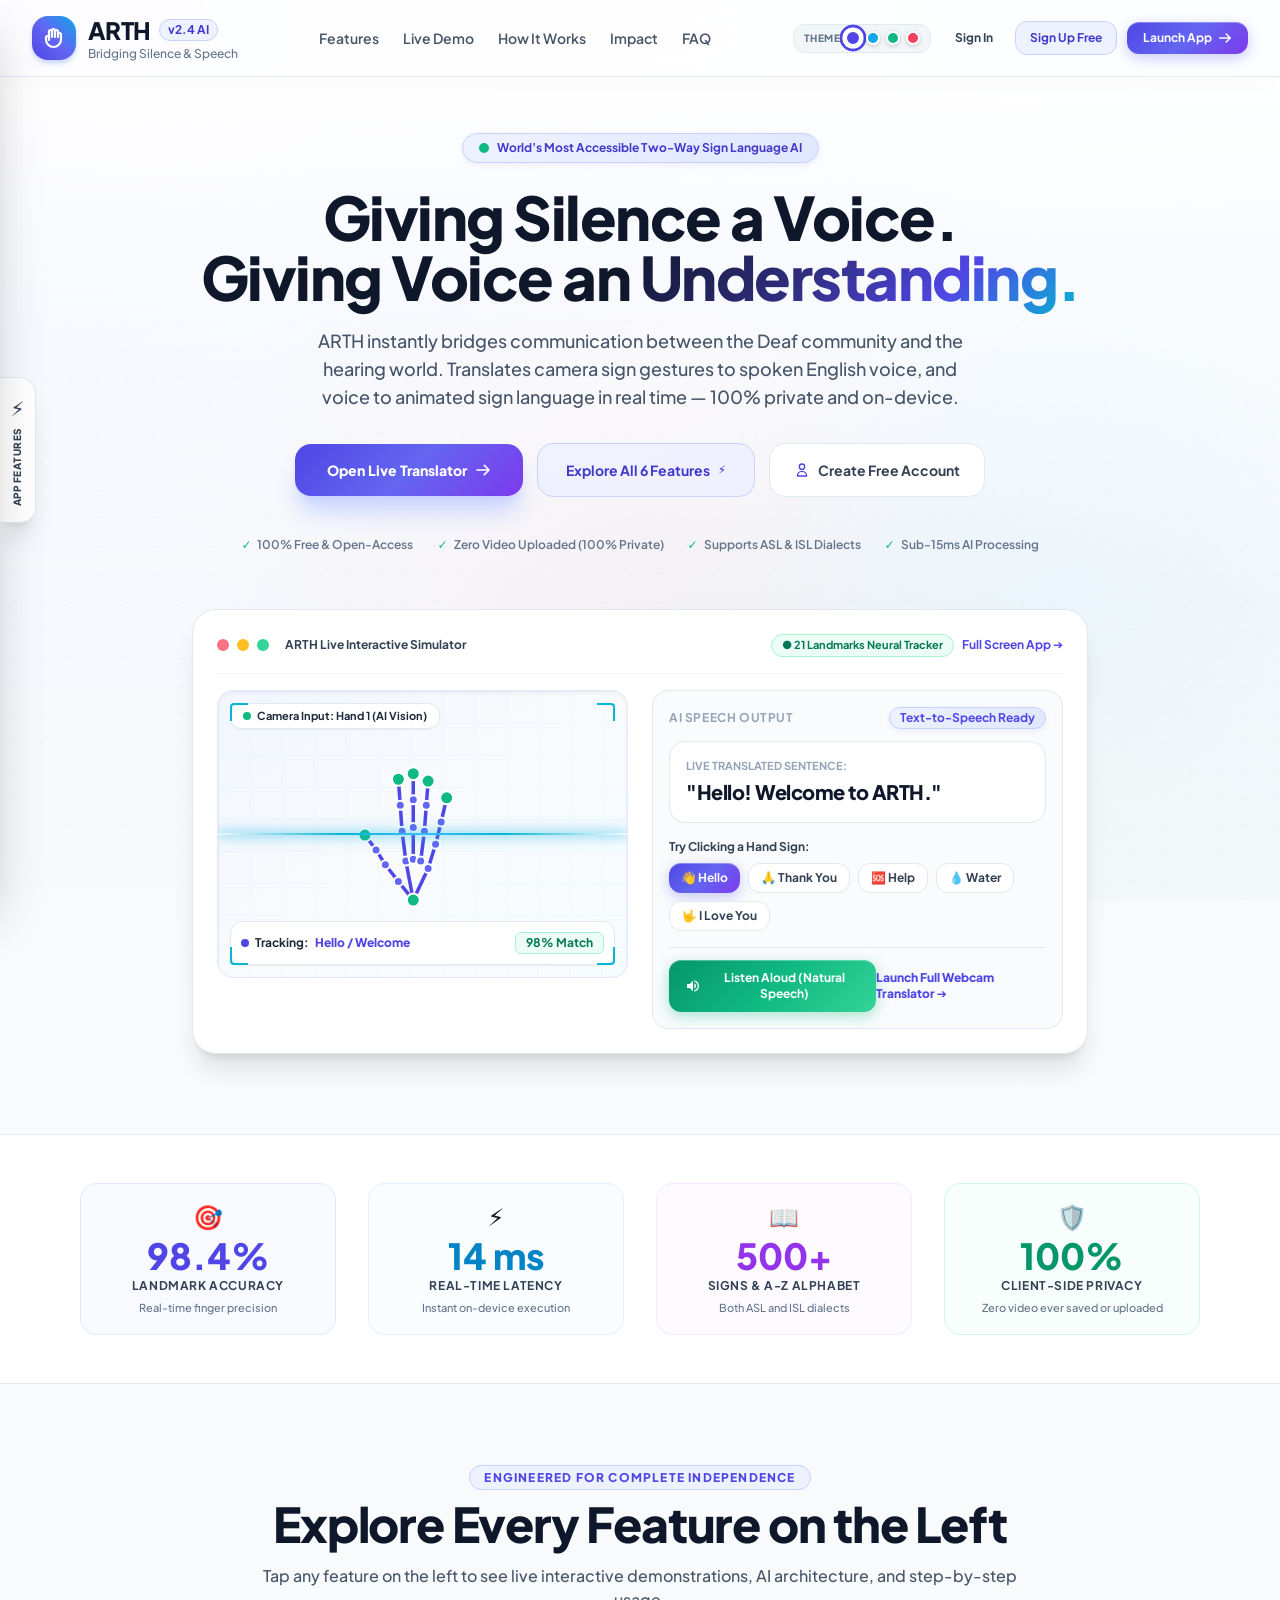
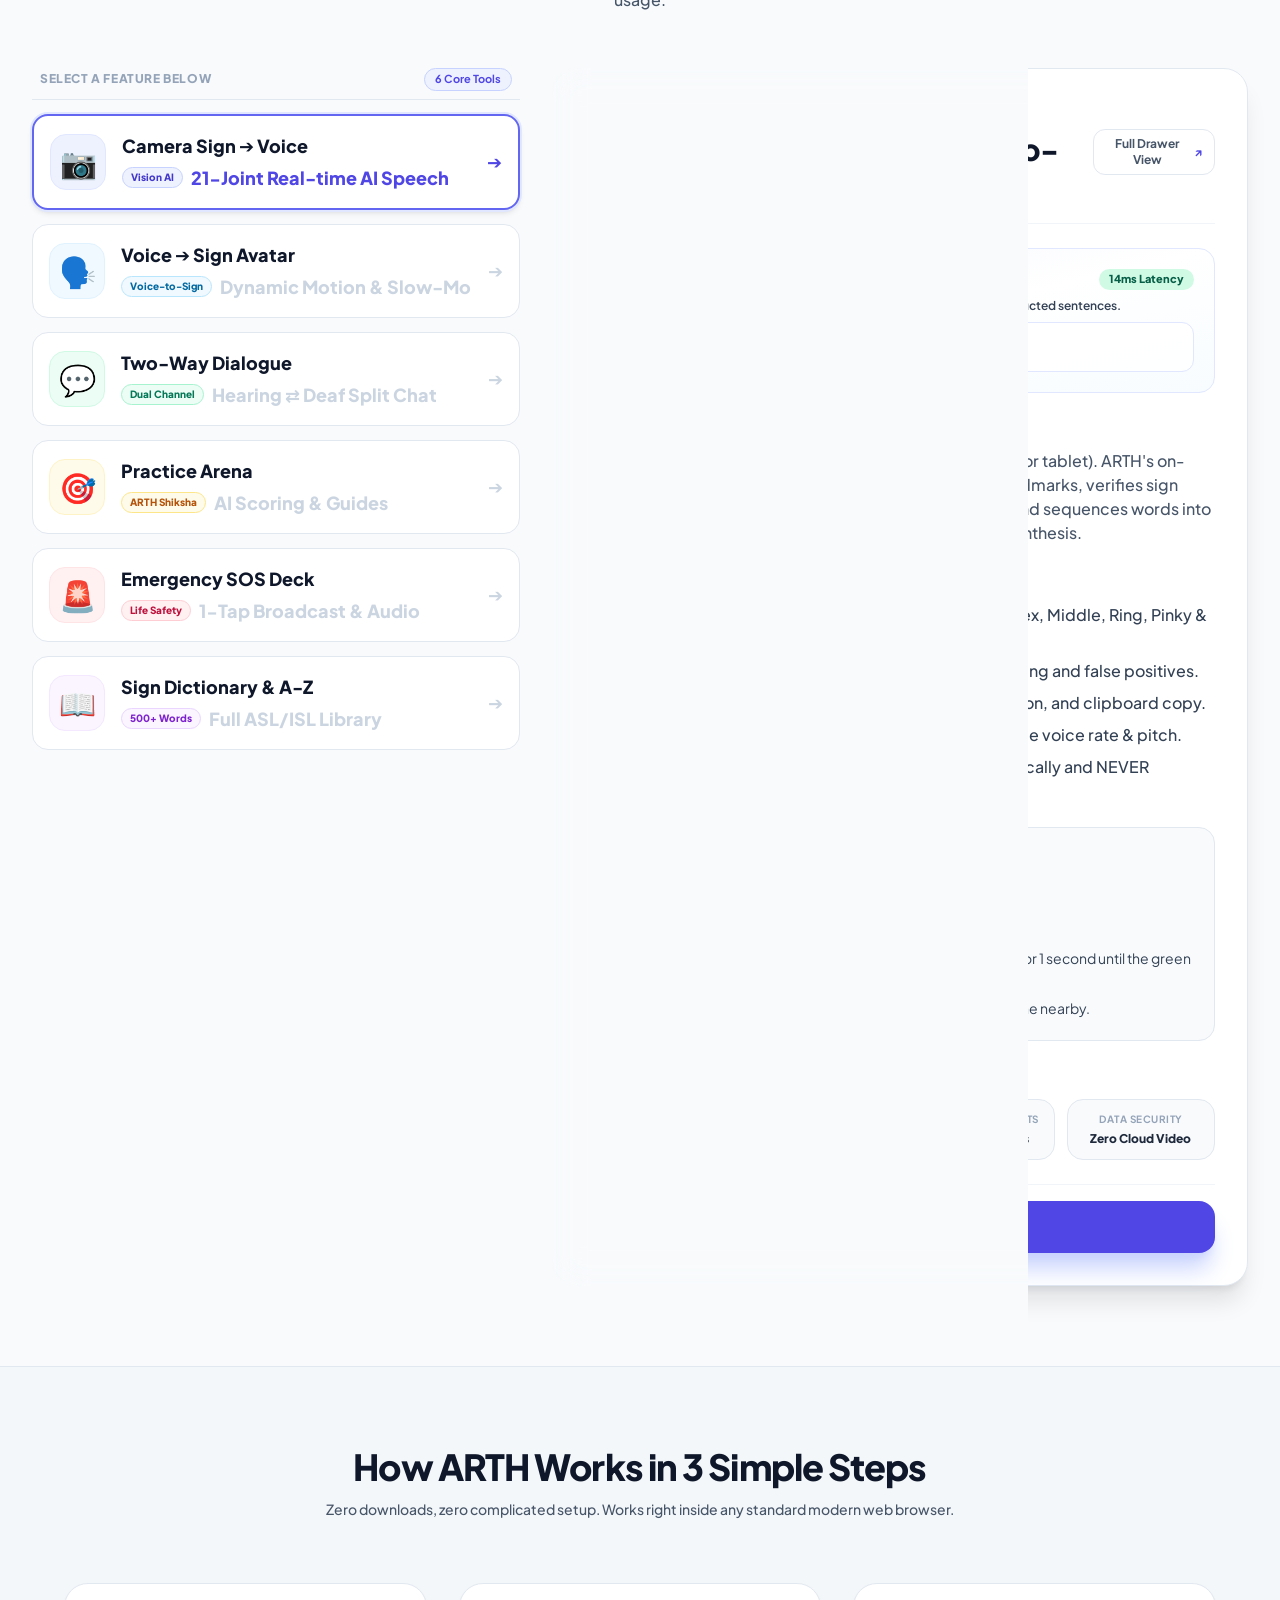
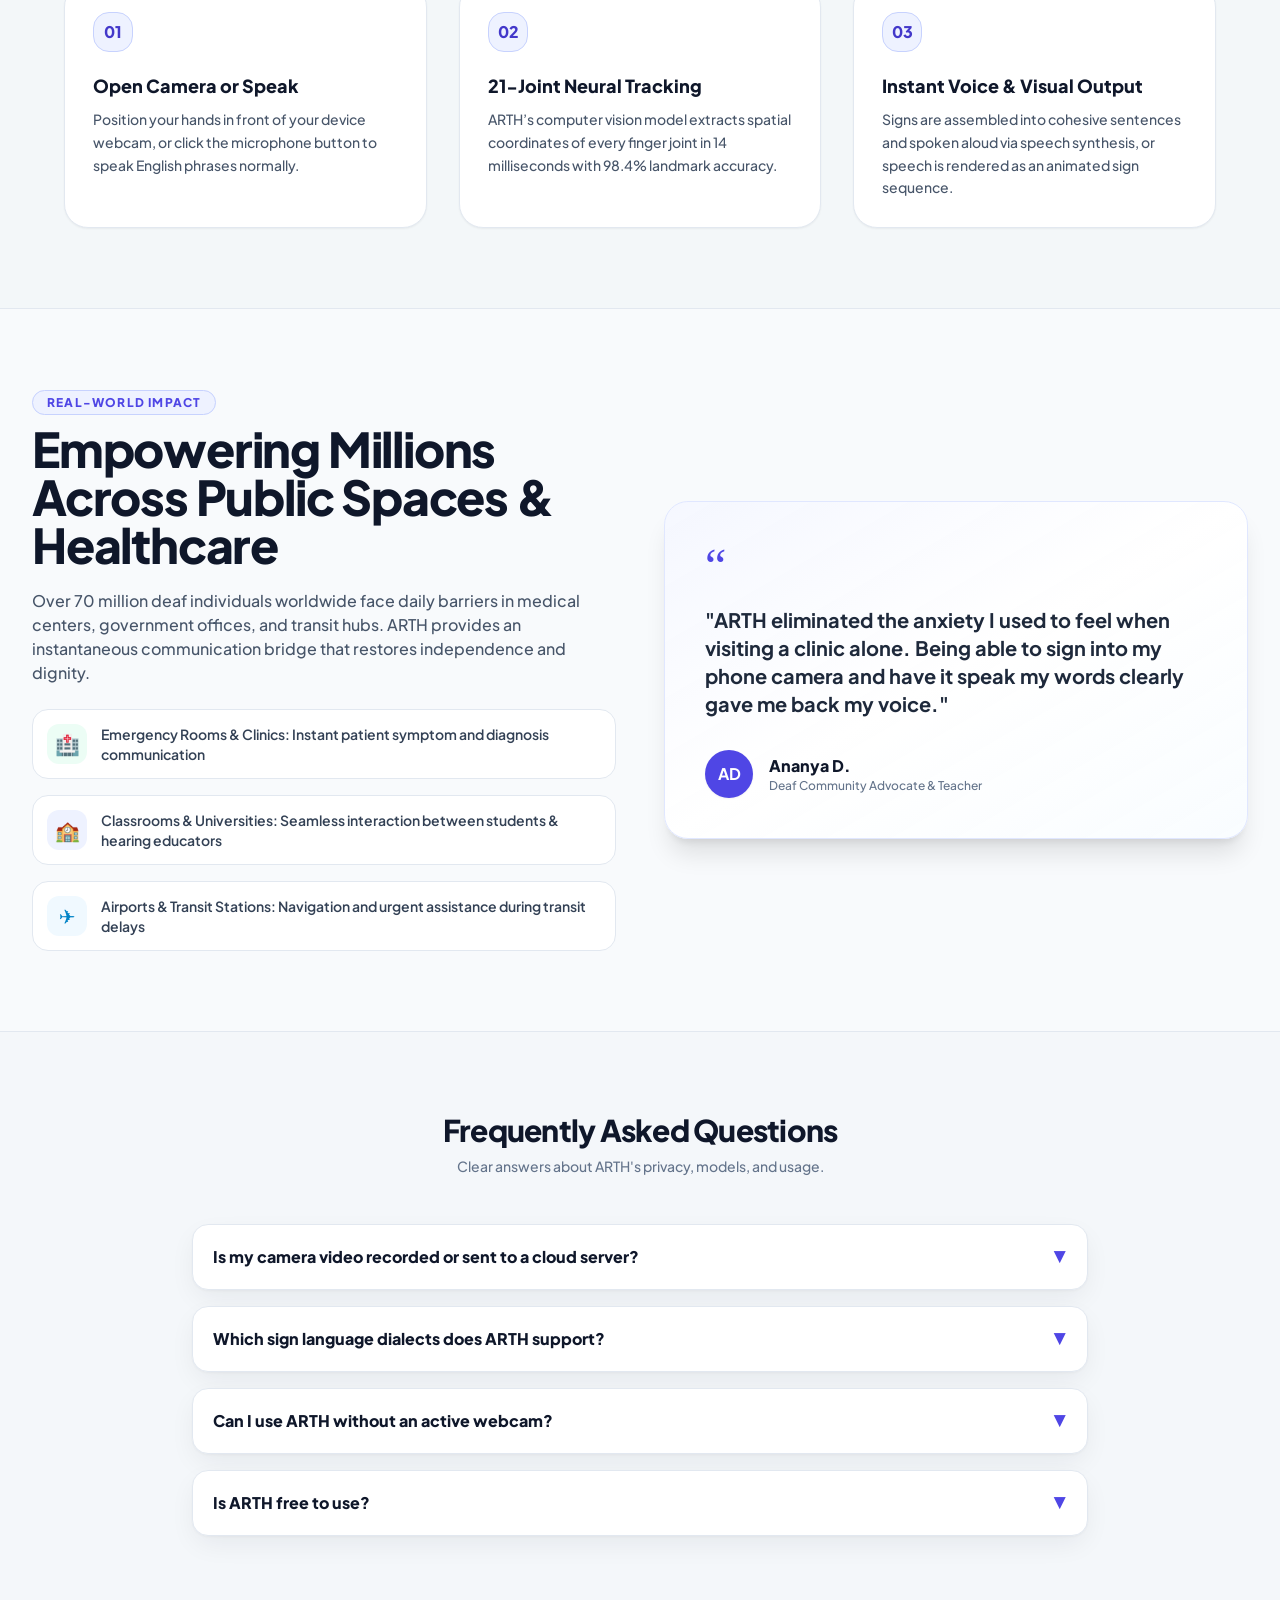
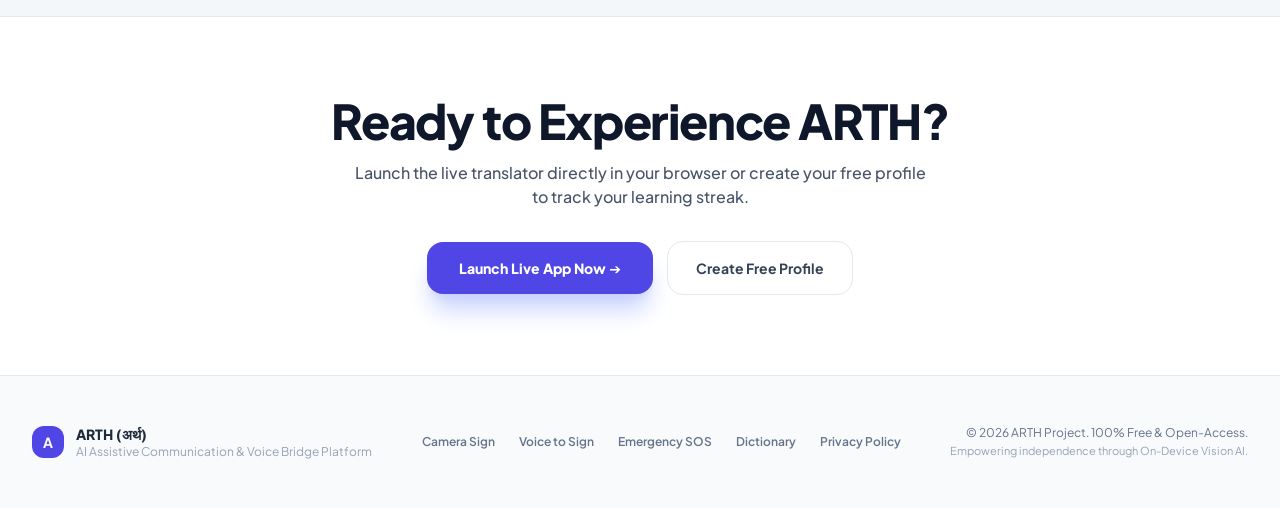
==== commit 74f83aaf: "feat(ui/ux): Upgrade design system with modern electric colorways, HUD reticles, and theme switcher" ====
--- a/frontend/index.html
+++ b/frontend/index.html
@@ -47,8 +47,17 @@
         <a href="#faq" class="hover:text-indigo-600 transition">FAQ</a>
       </nav>
 
-      <!-- Right Header Actions: Sign In / Sign Up & Launch App -->
+      <!-- Right Header Actions: Theme Switcher, Sign In / Sign Up & Launch App -->
       <div class="flex items-center gap-2.5">
+        <!-- Interactive Theme Accent Switcher -->
+        <div class="flex items-center gap-1.5 px-2.5 py-1.5 rounded-xl bg-slate-100/90 border border-slate-200 shadow-xs" title="Select UI Accent Palette">
+          <span class="text-[10px] font-black uppercase tracking-wider text-slate-500 hidden sm:inline">Theme</span>
+          <button data-set-theme="iris" class="theme-dot bg-indigo-600 active" title="Electric Iris (Default)"></button>
+          <button data-set-theme="ocean" class="theme-dot bg-sky-500" title="Cyber Ocean"></button>
+          <button data-set-theme="emerald" class="theme-dot bg-emerald-500" title="Emerald Mint"></button>
+          <button data-set-theme="sunset" class="theme-dot bg-rose-500" title="Sunset Aurora"></button>
+        </div>
+
         <div class="arth-auth-container flex items-center gap-2">
           <button onclick="openAuthModal('signin')" class="px-3.5 py-2 rounded-xl text-xs font-bold text-slate-700 hover:text-indigo-600 hover:bg-slate-100 transition">
             Sign In
@@ -57,7 +66,7 @@
             Sign Up Free
           </button>
         </div>
-        <a href="translator.html" onclick="event.preventDefault(); openAppGuarded('translator.html');" class="px-4 py-2 rounded-xl bg-indigo-600 hover:bg-indigo-700 text-white text-xs font-bold shadow-md shadow-indigo-200 transition flex items-center gap-1.5 cursor-pointer">
+        <a href="translator.html" onclick="event.preventDefault(); openAppGuarded('translator.html');" class="px-4 py-2 rounded-xl btn-gradient-primary text-white text-xs font-bold transition flex items-center gap-1.5 cursor-pointer">
           <span>Launch App</span>
           <svg width="14" height="14" class="w-3.5 h-3.5" fill="none" stroke="currentColor" viewBox="0 0 24 24"><path stroke-linecap="round" stroke-linejoin="round" stroke-width="2.5" d="M14 5l7 7m0 0l-7 7m7-7H3"></path></svg>
         </a>
@@ -77,7 +86,7 @@
   </div>
 
   <!-- Mobile Floating Trigger Button (Left Bottom) -->
-  <button onclick="openFeatureDrawer('camera')" class="lg:hidden fixed bottom-5 left-5 z-40 px-4 py-3 rounded-full bg-indigo-600 hover:bg-indigo-700 text-white font-extrabold text-xs shadow-xl flex items-center gap-2 border border-indigo-400">
+  <button onclick="openFeatureDrawer('camera')" class="lg:hidden fixed bottom-5 left-5 z-40 px-4 py-3 rounded-full btn-gradient-primary text-white font-extrabold text-xs shadow-xl flex items-center gap-2 border border-indigo-400">
     <span class="text-base">✨</span>
     <span>App Features (6)</span>
   </button>
@@ -92,15 +101,15 @@
     <div class="max-w-6xl mx-auto text-center flex flex-col items-center">
       
       <!-- Eyebrow Badge -->
-      <div class="inline-flex items-center gap-2 px-4 py-1.5 rounded-full bg-indigo-50 border border-indigo-200 text-indigo-800 text-xs font-bold mb-6 shadow-xs">
-        <span class="w-2 h-2 rounded-full bg-emerald-500 animate-pulse"></span>
+      <div class="inline-flex items-center gap-2 px-4 py-1.5 rounded-full badge-luminous-iris text-xs font-bold mb-6 shadow-xs">
+        <span class="w-2.5 h-2.5 rounded-full bg-emerald-500 pulse-emerald"></span>
         <span>World’s Most Accessible Two-Way Sign Language AI</span>
       </div>
 
       <!-- Main Catchy Headline -->
       <h1 class="text-3xl sm:text-5xl lg:text-6xl font-black text-slate-900 tracking-tight leading-[1.18] mb-5 max-w-4xl">
         Giving Silence a Voice.<br class="hidden sm:inline">
-        Giving Voice an <span class="bg-gradient-to-r from-indigo-600 via-indigo-500 to-sky-600 bg-clip-text text-transparent">Understanding.</span>
+        Giving Voice an <span class="text-gradient-headline">Understanding.</span>
       </h1>
 
       <!-- Subtitle Description -->
@@ -110,11 +119,11 @@
 
       <!-- Primary CTA Action Group -->
       <div class="flex flex-col sm:flex-row items-center gap-3.5 w-full sm:w-auto mb-10">
-        <a href="translator.html" onclick="event.preventDefault(); openAppGuarded('translator.html');" class="w-full sm:w-auto px-8 py-4 rounded-2xl bg-indigo-600 hover:bg-indigo-700 text-white font-extrabold text-sm shadow-xl shadow-indigo-200 transition transform hover:-translate-y-0.5 flex items-center justify-center gap-2 cursor-pointer">
+        <a href="translator.html" onclick="event.preventDefault(); openAppGuarded('translator.html');" class="w-full sm:w-auto px-8 py-4 rounded-2xl btn-gradient-primary text-white font-extrabold text-sm shadow-xl shadow-indigo-200 transition flex items-center justify-center gap-2 cursor-pointer">
           <span>Open Live Translator</span>
           <svg width="16" height="16" class="w-4 h-4" fill="none" stroke="currentColor" viewBox="0 0 24 24"><path stroke-linecap="round" stroke-linejoin="round" stroke-width="2.5" d="M14 5l7 7m0 0l-7 7m7-7H3"></path></svg>
         </a>
-        <a href="#features" class="w-full sm:w-auto px-7 py-4 rounded-2xl border border-indigo-200 bg-indigo-50/70 hover:bg-indigo-100 text-indigo-700 font-bold text-sm shadow-xs transition flex items-center justify-center gap-2">
+        <a href="#features" class="w-full sm:w-auto px-7 py-4 rounded-2xl border border-indigo-200 bg-indigo-50/80 hover:bg-indigo-100 text-indigo-700 font-bold text-sm shadow-xs transition flex items-center justify-center gap-2">
           <span>Explore All 6 Features</span>
           <span class="text-xs">⚡</span>
         </a>
@@ -153,20 +162,27 @@
         <!-- Split Preview: Simulated Camera & Instant Speech -->
         <div class="grid grid-cols-1 md:grid-cols-2 gap-6 items-stretch">
           
-          <!-- Left: Camera Preview Simulator (100% Light Theme!) -->
+          <!-- Left: Camera Preview Simulator (100% Modern Light & HUD Viewfinder!) -->
           <div class="rounded-2xl bg-gradient-to-br from-indigo-50/70 via-slate-50 to-sky-50/50 border border-indigo-100 relative overflow-hidden h-72 flex items-center justify-center shadow-inner">
+            <!-- HUD Corner Reticles -->
+            <div class="hud-corner hud-tl"></div>
+            <div class="hud-corner hud-tr"></div>
+            <div class="hud-corner hud-bl"></div>
+            <div class="hud-corner hud-br"></div>
+
             <!-- Simulated Skeleton Overlay Canvas -->
             <canvas id="landingCanvas" class="w-full h-full"></canvas>
             <div class="scanner-grid"></div>
             <div class="scanner-laser"></div>
 
-            <div class="absolute top-3 left-3 bg-white/95 backdrop-blur-md px-3 py-1 rounded-xl text-[11px] font-bold text-slate-800 shadow-sm border border-slate-200">
-              Camera Input: Hand 1 (AI Vision)
+            <div class="absolute top-3 left-3 bg-white/95 backdrop-blur-md px-3 py-1 rounded-xl text-[11px] font-bold text-slate-800 shadow-sm border border-slate-200 flex items-center gap-1.5">
+              <span class="w-2 h-2 rounded-full bg-emerald-500 pulse-emerald"></span>
+              <span>Camera Input: Hand 1 (AI Vision)</span>
             </div>
 
             <div class="absolute bottom-3 inset-x-3 bg-white/95 backdrop-blur-md p-2.5 rounded-xl border border-slate-200 flex items-center justify-between shadow-sm">
               <span class="text-xs font-bold text-slate-800 flex items-center gap-1.5">
-                <span class="w-2 h-2 rounded-full bg-emerald-500 animate-ping"></span>
+                <span class="w-2 h-2 rounded-full bg-indigo-600 animate-ping"></span>
                 Tracking: <strong id="demoSignLabel" class="text-indigo-600">Hello / Welcome</strong>
               </span>
               <span class="text-xs font-bold text-emerald-700 bg-emerald-50 px-2.5 py-0.5 rounded-md border border-emerald-200">98% Match</span>
@@ -178,7 +194,7 @@
             <div>
               <div class="flex items-center justify-between mb-3">
                 <span class="text-xs font-bold text-slate-400 uppercase tracking-wider">AI Speech Output</span>
-                <span class="text-xs text-indigo-600 font-bold">Text-to-Speech Ready</span>
+                <span class="text-xs text-indigo-600 font-bold badge-luminous-iris px-2.5 py-0.5 rounded-full">Text-to-Speech Ready</span>
               </div>
 
               <!-- Translated Speech Bubble -->
@@ -192,19 +208,19 @@
               <!-- Interactive Gesture Trigger Chips -->
               <span class="text-xs font-bold text-slate-700 block mb-2">Try Clicking a Hand Sign:</span>
               <div class="flex flex-wrap gap-2 mb-4">
-                <button onclick="simulateLandingSign('Hello / Welcome', 'Hello! Welcome to ARTH.')" class="px-3 py-1.5 rounded-xl bg-indigo-600 text-white text-xs font-bold shadow-xs hover:bg-indigo-700 transition">
+                <button onclick="simulateLandingSign('Hello / Welcome', 'Hello! Welcome to ARTH.')" class="px-3 py-1.5 rounded-xl btn-gradient-primary text-white text-xs font-bold shadow-xs transition">
                   👋 Hello
                 </button>
-                <button onclick="simulateLandingSign('Thank You', 'Thank you so much for your assistance.')" class="px-3 py-1.5 rounded-xl bg-white border border-slate-200 text-slate-700 text-xs font-bold hover:bg-indigo-50 hover:text-indigo-700 transition">
+                <button onclick="simulateLandingSign('Thank You', 'Thank you so much for your assistance.')" class="px-3 py-1.5 rounded-xl bg-white border border-slate-200 text-slate-700 text-xs font-bold hover:bg-indigo-50 hover:text-indigo-700 hover:border-indigo-200 transition">
                   🙏 Thank You
                 </button>
-                <button onclick="simulateLandingSign('Help', 'I need immediate medical help.')" class="px-3 py-1.5 rounded-xl bg-white border border-slate-200 text-slate-700 text-xs font-bold hover:bg-indigo-50 hover:text-indigo-700 transition">
+                <button onclick="simulateLandingSign('Help', 'I need immediate medical help.')" class="px-3 py-1.5 rounded-xl bg-white border border-slate-200 text-slate-700 text-xs font-bold hover:bg-rose-50 hover:text-rose-700 hover:border-rose-200 transition">
                   🆘 Help
                 </button>
-                <button onclick="simulateLandingSign('Water', 'Could you please give me drinking water?')" class="px-3 py-1.5 rounded-xl bg-white border border-slate-200 text-slate-700 text-xs font-bold hover:bg-indigo-50 hover:text-indigo-700 transition">
+                <button onclick="simulateLandingSign('Water', 'Could you please give me drinking water?')" class="px-3 py-1.5 rounded-xl bg-white border border-slate-200 text-slate-700 text-xs font-bold hover:bg-sky-50 hover:text-sky-700 hover:border-sky-200 transition">
                   💧 Water
                 </button>
-                <button onclick="simulateLandingSign('I Love You', 'I love you my dear friend.')" class="px-3 py-1.5 rounded-xl bg-white border border-slate-200 text-slate-700 text-xs font-bold hover:bg-indigo-50 hover:text-indigo-700 transition">
+                <button onclick="simulateLandingSign('I Love You', 'I love you my dear friend.')" class="px-3 py-1.5 rounded-xl bg-white border border-slate-200 text-slate-700 text-xs font-bold hover:bg-purple-50 hover:text-purple-700 hover:border-purple-200 transition">
                   🤟 I Love You
                 </button>
               </div>
@@ -212,9 +228,9 @@
 
             <!-- Speak Aloud Button -->
             <div class="pt-3 border-t border-slate-200 flex items-center justify-between">
-              <button id="btnDemoSpeak" onclick="speakDemoText()" class="px-4 py-2 rounded-xl bg-emerald-600 hover:bg-emerald-700 text-white font-bold text-xs flex items-center gap-2 shadow-xs transition">
+              <button id="btnDemoSpeak" onclick="speakDemoText()" class="px-4 py-2.5 rounded-xl btn-gradient-emerald text-white font-bold text-xs flex items-center gap-2 shadow-xs transition">
                 <svg width="16" height="16" class="w-4 h-4 fill-current" viewBox="0 0 24 24"><path d="M3 9v6h4l5 5V4L7 9H3zm13.5 3c0-1.77-1.02-3.29-2.5-4.03v8.05c1.48-.73 2.5-2.25 2.5-4.02zM14 3.23v2.06c2.89.86 5 3.54 5 6.71s-2.11 5.85-5 6.71v2.06c4.01-.91 7-4.49 7-8.77s-2.99-7.86-7-8.77z"/></svg>
-                <span>Listen Aloud (TTS Voice)</span>
+                <span>Listen Aloud (Natural Speech)</span>
               </button>
               <a href="translator.html" onclick="event.preventDefault(); openAppGuarded('translator.html');" class="text-xs font-extrabold text-indigo-600 hover:text-indigo-800 cursor-pointer">Launch Full Webcam Translator ➔</a>
             </div>
@@ -1455,8 +1471,42 @@
       }
     }
 
+    function initThemeSwitcher() {
+      const savedTheme = localStorage.getItem('arth_theme_accent') || 'iris';
+      applyTheme(savedTheme);
+
+      document.querySelectorAll('[data-set-theme]').forEach(btn => {
+        btn.addEventListener('click', () => {
+          const theme = btn.getAttribute('data-set-theme');
+          applyTheme(theme);
+        });
+      });
+    }
+
+    function applyTheme(theme) {
+      if (theme === 'iris') {
+        document.documentElement.removeAttribute('data-theme');
+      } else {
+        document.documentElement.setAttribute('data-theme', theme);
+      }
+      localStorage.setItem('arth_theme_accent', theme);
+
+      document.querySelectorAll('[data-set-theme]').forEach(btn => {
+        if (btn.getAttribute('data-set-theme') === theme) {
+          btn.classList.add('active');
+          btn.style.boxShadow = '0 0 0 2px #FFFFFF, 0 0 0 4px var(--primary)';
+          btn.style.transform = 'scale(1.2)';
+        } else {
+          btn.classList.remove('active');
+          btn.style.boxShadow = '0 1px 4px rgba(0,0,0,0.2)';
+          btn.style.transform = 'scale(1.0)';
+        }
+      });
+    }
+
     // Initialize Showcase with default feature on page load and handle auth guards
     document.addEventListener('DOMContentLoaded', () => {
+      initThemeSwitcher();
       selectShowcaseFeature('camera');
 
       // Check if redirected from translator app due to required sign in
--- a/frontend/styles.css
+++ b/frontend/styles.css
@@ -1,6 +1,7 @@
 /* ================================================================
-   ARTH (अर्थ) - Modern Assistive Sign Language Translator UI/UX
-   Aesthetic: Premium Light & Accessible Theme (Zero Dark Colors)
+   ARTH (अर्थ) - Modern Assistive AI Sign Language Translation UI/UX
+   Aesthetic: World-Class Luminous Modern Design System
+   Rich Colorways: Electric Iris, Cyber Ocean, Emerald Mint, Sunset Aurora
    ================================================================ */
 
 /* Base Global Reset & Bulletproof SVG Sizing */
@@ -26,71 +27,191 @@
 svg.w-7, svg.h-7 { width: 1.75rem !important; height: 1.75rem !important; }
 svg.w-8, svg.h-8 { width: 2rem !important; height: 2rem !important; }
 
+/* ================= THEME COLOR SYSTEM (CSS CUSTOM PROPERTIES) ================= */
 :root {
+  /* Default Flagship Theme: Electric Iris */
   --primary: #4F46E5;
+  --primary-hover: #4338CA;
   --primary-light: #EEF2FF;
-  --primary-hover: #4338CA;
+  --primary-glow: rgba(99, 102, 241, 0.35);
+  --primary-gradient: linear-gradient(135deg, #4F46E5 0%, #6366F1 50%, #7C3AED 100%);
+  --headline-gradient: linear-gradient(135deg, #0F172A 0%, #312E81 40%, #4F46E5 70%, #06B6D4 100%);
+
+  /* Secondary Accent: Cyber Ocean */
   --secondary: #0284C7;
+  --secondary-hover: #0369A1;
   --secondary-light: #F0F9FF;
+  --secondary-gradient: linear-gradient(135deg, #0284C7 0%, #0EA5E9 50%, #06B6D4 100%);
+
+  /* Functional Accents */
   --accent-emerald: #10B981;
+  --accent-emerald-gradient: linear-gradient(135deg, #059669 0%, #10B981 50%, #34D399 100%);
   --accent-amber: #F59E0B;
+  --accent-amber-gradient: linear-gradient(135deg, #D97706 0%, #F59E0B 50%, #FBBF24 100%);
   --accent-rose: #EF4444;
+  --accent-rose-gradient: linear-gradient(135deg, #E11D48 0%, #F43F5E 50%, #FB7185 100%);
+
+  /* Modern Glass & Surface Colors */
   --bg-page: #F8FAFC;
-  --bg-card: #FFFFFF;
+  --bg-card: rgba(255, 255, 255, 0.94);
   --border-light: #E2E8F0;
-  --border-focus: #C7D2FE;
+  --border-focus: #A5B4FC;
   --text-main: #0F172A;
-  --text-secondary: #475569;
-  --text-muted: #94A3B8;
+  --text-secondary: #334155;
+  --text-muted: #64748B;
+
+  /* Elevation & Shadows */
   --shadow-soft: 0 4px 20px -2px rgba(99, 102, 241, 0.08), 0 2px 6px -1px rgba(0, 0, 0, 0.04);
-  --shadow-card: 0 10px 25px -5px rgba(15, 23, 42, 0.06), 0 4px 6px -2px rgba(15, 23, 42, 0.03);
-  --shadow-hover: 0 20px 30px -10px rgba(79, 70, 229, 0.15), 0 8px 10px -4px rgba(15, 23, 42, 0.04);
-}
-
-/* Base Body Setup */
+  --shadow-card: 0 1px 3px 0 rgba(15, 23, 42, 0.04), 0 10px 28px -4px rgba(15, 23, 42, 0.07);
+  --shadow-hover: 0 20px 35px -8px rgba(99, 102, 241, 0.20), 0 8px 16px -4px rgba(15, 23, 42, 0.05);
+}
+
+/* Theme Variant 1: Cyber Ocean */
+[data-theme="ocean"] {
+  --primary: #0284C7;
+  --primary-hover: #0369A1;
+  --primary-light: #F0F9FF;
+  --primary-glow: rgba(14, 165, 233, 0.35);
+  --primary-gradient: linear-gradient(135deg, #0369A1 0%, #0284C7 50%, #06B6D4 100%);
+  --headline-gradient: linear-gradient(135deg, #0F172A 0%, #075985 40%, #0284C7 70%, #14B8A6 100%);
+}
+
+/* Theme Variant 2: Emerald Mint */
+[data-theme="emerald"] {
+  --primary: #059669;
+  --primary-hover: #047857;
+  --primary-light: #ECFDF5;
+  --primary-glow: rgba(16, 185, 129, 0.35);
+  --primary-gradient: linear-gradient(135deg, #047857 0%, #059669 50%, #10B981 100%);
+  --headline-gradient: linear-gradient(135deg, #0F172A 0%, #064E3B 40%, #059669 70%, #10B981 100%);
+}
+
+/* Theme Variant 3: Sunset Aurora */
+[data-theme="sunset"] {
+  --primary: #E11D48;
+  --primary-hover: #BE123C;
+  --primary-light: #FFF1F2;
+  --primary-glow: rgba(244, 63, 94, 0.35);
+  --primary-gradient: linear-gradient(135deg, #BE123C 0%, #E11D48 50%, #F59E0B 100%);
+  --headline-gradient: linear-gradient(135deg, #0F172A 0%, #881337 40%, #E11D48 70%, #F59E0B 100%);
+}
+
+/* Base Body Setup with Atmospheric Mesh Glow */
 body {
   background-color: var(--bg-page);
   color: var(--text-main);
   font-family: 'Plus Jakarta Sans', system-ui, -apple-system, BlinkMacSystemFont, 'Segoe UI', Roboto, sans-serif;
   -webkit-font-smoothing: antialiased;
   background-image: 
-    radial-gradient(at 0% 0%, rgba(99, 102, 241, 0.06) 0px, transparent 50%),
-    radial-gradient(at 100% 0%, rgba(14, 165, 233, 0.07) 0px, transparent 50%),
-    radial-gradient(at 50% 100%, rgba(16, 185, 129, 0.04) 0px, transparent 50%);
+    radial-gradient(at 0% 0%, rgba(99, 102, 241, 0.12) 0px, transparent 45%),
+    radial-gradient(at 100% 0%, rgba(6, 182, 212, 0.10) 0px, transparent 40%),
+    radial-gradient(at 50% 60%, rgba(244, 63, 94, 0.05) 0px, transparent 50%),
+    radial-gradient(at 80% 100%, rgba(16, 185, 129, 0.07) 0px, transparent 45%),
+    radial-gradient(circle, rgba(148, 163, 184, 0.12) 1px, transparent 1px);
+  background-size: 100% 100%, 100% 100%, 100% 100%, 100% 100%, 28px 28px;
   background-attachment: fixed;
 }
 
 /* Glassmorphism Navigation */
 .arth-navbar {
   background: rgba(255, 255, 255, 0.88);
+  backdrop-filter: blur(20px);
+  -webkit-backdrop-filter: blur(20px);
+  border-bottom: 1px solid rgba(226, 232, 240, 0.9);
+  box-shadow: 0 4px 20px -2px rgba(15, 23, 42, 0.03);
+}
+
+/* Modern Card Architecture */
+.arth-card {
+  background: var(--bg-card);
   backdrop-filter: blur(16px);
   -webkit-backdrop-filter: blur(16px);
-  border-bottom: 1px solid var(--border-light);
-}
-
-/* Custom Soft Elevation */
-.arth-card {
-  background-color: var(--bg-card);
-  border: 1px solid var(--border-light);
+  border: 1px solid rgba(226, 232, 240, 0.9);
   box-shadow: var(--shadow-card);
   border-radius: 1.25rem;
-  transition: all 0.25s cubic-bezier(0.16, 1, 0.3, 1);
+  transition: all 0.28s cubic-bezier(0.16, 1, 0.3, 1);
+  position: relative;
 }
 
 .arth-card:hover {
-  border-color: #CBD5E1;
+  border-color: rgba(165, 180, 252, 0.6);
 }
 
 .arth-interactive-card:hover {
-  transform: translateY(-2px);
+  transform: translateY(-3px);
   box-shadow: var(--shadow-hover);
   border-color: var(--border-focus);
 }
 
+/* Text Gradient Utilities */
+.text-gradient-headline {
+  background: var(--headline-gradient);
+  -webkit-background-clip: text;
+  -webkit-text-fill-color: transparent;
+}
+
+.text-gradient-primary {
+  background: var(--primary-gradient);
+  -webkit-background-clip: text;
+  -webkit-text-fill-color: transparent;
+}
+
+/* Vibrant Button Utilities */
+.btn-gradient-primary {
+  background: var(--primary-gradient);
+  color: #FFFFFF !important;
+  box-shadow: 0 4px 14px 0 var(--primary-glow), inset 0 1px 0 rgba(255, 255, 255, 0.3);
+  transition: all 0.22s ease-in-out;
+  cursor: pointer;
+}
+.btn-gradient-primary:hover {
+  transform: translateY(-1.5px);
+  box-shadow: 0 8px 24px -2px var(--primary-glow), inset 0 1px 0 rgba(255, 255, 255, 0.4);
+}
+.btn-gradient-primary:active {
+  transform: translateY(0);
+}
+
+.btn-gradient-emerald {
+  background: var(--accent-emerald-gradient);
+  color: #FFFFFF !important;
+  box-shadow: 0 4px 14px 0 rgba(16, 185, 129, 0.35), inset 0 1px 0 rgba(255, 255, 255, 0.3);
+  transition: all 0.22s ease-in-out;
+  cursor: pointer;
+}
+.btn-gradient-emerald:hover {
+  transform: translateY(-1.5px);
+  box-shadow: 0 8px 24px -2px rgba(16, 185, 129, 0.45);
+}
+
+.btn-gradient-secondary {
+  background: var(--secondary-gradient);
+  color: #FFFFFF !important;
+  box-shadow: 0 4px 14px 0 rgba(14, 165, 233, 0.35), inset 0 1px 0 rgba(255, 255, 255, 0.3);
+  transition: all 0.22s ease-in-out;
+  cursor: pointer;
+}
+.btn-gradient-secondary:hover {
+  transform: translateY(-1.5px);
+  box-shadow: 0 8px 24px -2px rgba(14, 165, 233, 0.45);
+}
+
+.btn-gradient-rose {
+  background: var(--accent-rose-gradient);
+  color: #FFFFFF !important;
+  box-shadow: 0 4px 14px 0 rgba(244, 63, 94, 0.35), inset 0 1px 0 rgba(255, 255, 255, 0.3);
+  transition: all 0.22s ease-in-out;
+  cursor: pointer;
+}
+.btn-gradient-rose:hover {
+  transform: translateY(-1.5px);
+  box-shadow: 0 8px 24px -2px rgba(244, 63, 94, 0.45);
+}
+
 /* Custom Clean Scrollbar */
 ::-webkit-scrollbar {
-  width: 6px;
-  height: 6px;
+  width: 7px;
+  height: 7px;
 }
 ::-webkit-scrollbar-track {
   background: #F1F5F9;
@@ -104,14 +225,15 @@
   background: #94A3B8;
 }
 
-/* Camera Container & Video Viewport */
+/* ================= VISION AI CAMERA HUD & STAGE ================= */
 .camera-stage {
   position: relative;
   border-radius: 1.25rem;
   overflow: hidden;
-  background: linear-gradient(135deg, #F1F5F9 0%, #E2E8F0 100%);
+  background: linear-gradient(145deg, #0B1120 0%, #0F172A 100%);
   aspect-ratio: 16 / 10;
-  box-shadow: inset 0 2px 4px rgba(0,0,0,0.04);
+  box-shadow: inset 0 2px 8px rgba(0, 0, 0, 0.4), 0 10px 30px -5px rgba(15, 23, 42, 0.15);
+  border: 1px solid rgba(51, 65, 85, 0.6);
 }
 
 .camera-stage video {
@@ -129,13 +251,27 @@
   pointer-events: none;
 }
 
-/* Scanner Laser Sweep Animation */
+/* High-Tech HUD Viewfinder Corner Reticles */
+.hud-corner {
+  position: absolute;
+  width: 18px;
+  height: 18px;
+  pointer-events: none;
+  z-index: 10;
+}
+.hud-tl { top: 12px; left: 12px; border-top: 2.5px solid #06B6D4; border-left: 2.5px solid #06B6D4; border-top-left-radius: 4px; }
+.hud-tr { top: 12px; right: 12px; border-top: 2.5px solid #06B6D4; border-right: 2.5px solid #06B6D4; border-top-right-radius: 4px; }
+.hud-bl { bottom: 12px; left: 12px; border-bottom: 2.5px solid #06B6D4; border-left: 2.5px solid #06B6D4; border-bottom-left-radius: 4px; }
+.hud-br { bottom: 12px; right: 12px; border-bottom: 2.5px solid #06B6D4; border-right: 2.5px solid #06B6D4; border-bottom-right-radius: 4px; }
+
+/* Futuristic Grid Overlay inside Camera */
 .scanner-grid {
   position: absolute;
   inset: 0;
   pointer-events: none;
-  background: linear-gradient(rgba(79, 70, 229, 0.03) 1px, transparent 1px),
-              linear-gradient(90deg, rgba(79, 70, 229, 0.03) 1px, transparent 1px);
+  background: 
+    linear-gradient(rgba(14, 165, 233, 0.04) 1px, transparent 1px),
+    linear-gradient(90deg, rgba(14, 165, 233, 0.04) 1px, transparent 1px);
   background-size: 32px 32px;
 }
 
@@ -144,96 +280,111 @@
   left: 0;
   right: 0;
   height: 2px;
-  background: linear-gradient(90deg, transparent 0%, #4F46E5 50%, transparent 100%);
-  box-shadow: 0 0 12px #6366F1;
-  animation: scanLaser 3.5s ease-in-out infinite alternate;
+  background: linear-gradient(90deg, transparent 0%, #06B6D4 30%, #38BDF8 50%, #06B6D4 70%, transparent 100%);
+  box-shadow: 0 0 16px #06B6D4, 0 0 8px #38BDF8;
+  animation: scanLaser 3.2s ease-in-out infinite alternate;
   pointer-events: none;
 }
 
 @keyframes scanLaser {
-  0% { top: 6%; opacity: 0.2; }
-  50% { opacity: 0.9; }
-  100% { top: 92%; opacity: 0.2; }
-}
-
-/* Pulsing Recording / Live Badge */
+  0% { top: 8%; opacity: 0.3; }
+  50% { opacity: 0.95; }
+  100% { top: 92%; opacity: 0.3; }
+}
+
+/* Pulsing Recording & Telemetry Badges */
 .pulse-emerald {
-  animation: pulseGreen 2s cubic-bezier(0.4, 0, 0.6, 1) infinite;
+  animation: pulseGreen 1.8s cubic-bezier(0.4, 0, 0.6, 1) infinite;
 }
 
 @keyframes pulseGreen {
-  0%, 100% { opacity: 1; transform: scale(1); }
-  50% { opacity: 0.5; transform: scale(1.1); }
-}
-
-/* Audio Waveform Bar Animation */
+  0%, 100% { opacity: 1; transform: scale(1); filter: drop-shadow(0 0 6px #10B981); }
+  50% { opacity: 0.45; transform: scale(1.15); filter: drop-shadow(0 0 12px #34D399); }
+}
+
+/* Audio Waveform Equalizer Animation */
+.waveform-container {
+  display: flex;
+  align-items: center;
+  gap: 3px;
+  height: 24px;
+}
 .waveform-bar {
+  width: 3.5px;
+  background: linear-gradient(180deg, #06B6D4 0%, #4F46E5 100%);
+  border-radius: 999px;
   animation: waveBar 1.2s ease-in-out infinite;
 }
-.waveform-bar:nth-child(2) { animation-delay: 0.2s; }
-.waveform-bar:nth-child(3) { animation-delay: 0.4s; }
-.waveform-bar:nth-child(4) { animation-delay: 0.1s; }
-.waveform-bar:nth-child(5) { animation-delay: 0.3s; }
+.waveform-bar:nth-child(1) { animation-delay: 0.1s; height: 8px; }
+.waveform-bar:nth-child(2) { animation-delay: 0.3s; height: 18px; }
+.waveform-bar:nth-child(3) { animation-delay: 0.5s; height: 12px; }
+.waveform-bar:nth-child(4) { animation-delay: 0.2s; height: 22px; }
+.waveform-bar:nth-child(5) { animation-delay: 0.4s; height: 14px; }
 
 @keyframes waveBar {
-  0%, 100% { height: 6px; }
-  50% { height: 26px; }
-}
-
-/* Navigation Tab Active Indicator */
+  0%, 100% { transform: scaleY(0.4); }
+  50% { transform: scaleY(1.3); }
+}
+
+/* Navigation Segmented Tab Pill Indicators */
 .nav-pill-active {
-  background-color: #4F46E5 !important;
+  background: var(--primary-gradient) !important;
   color: #FFFFFF !important;
-  box-shadow: 0 4px 14px rgba(79, 70, 229, 0.3) !important;
+  box-shadow: 0 4px 16px var(--primary-glow) !important;
 }
 
 .nav-pill-inactive {
   background-color: transparent;
-  color: #475569;
+  color: var(--text-secondary);
+  transition: all 0.2s ease;
 }
 .nav-pill-inactive:hover {
-  background-color: #F1F5F9;
-  color: #0F172A;
-}
-
-/* Hand Gesture Skeleton Visualizer Card */
-.gesture-preview-box {
-  background: radial-gradient(circle at center, #FFFFFF 0%, #F8FAFC 100%);
-  border: 1px dashed #CBD5E1;
-  border-radius: 1rem;
-}
-
-/* Badge Glows */
-.badge-subtle-indigo {
-  background-color: #EEF2FF;
+  background-color: rgba(241, 245, 249, 0.85);
+  color: var(--text-main);
+}
+
+/* Glowing Chip Badges */
+.badge-luminous-iris {
+  background: linear-gradient(135deg, #EEF2FF 0%, #E0E7FF 100%);
   color: #4338CA;
-  border: 1px solid #E0E7FF;
-}
-
-.badge-subtle-emerald {
-  background-color: #ECFDF5;
+  border: 1px solid #C7D2FE;
+  box-shadow: 0 2px 6px -1px rgba(99, 102, 241, 0.12);
+}
+
+.badge-luminous-emerald {
+  background: linear-gradient(135deg, #ECFDF5 0%, #D1FAE5 100%);
   color: #065F46;
   border: 1px solid #A7F3D0;
-}
-
-.badge-subtle-amber {
-  background-color: #FFFBEB;
+  box-shadow: 0 2px 6px -1px rgba(16, 185, 129, 0.12);
+}
+
+.badge-luminous-amber {
+  background: linear-gradient(135deg, #FFFBEB 0%, #FEF3C7 100%);
   color: #92400E;
   border: 1px solid #FDE68A;
-}
-
-.badge-subtle-rose {
-  background-color: #FFF1F2;
+  box-shadow: 0 2px 6px -1px rgba(245, 158, 11, 0.12);
+}
+
+.badge-luminous-rose {
+  background: linear-gradient(135deg, #FFF1F2 0%, #FFE4E6 100%);
   color: #9F1239;
   border: 1px solid #FECDD3;
-}
-
-/* Two-Way Chat Bubbles */
+  box-shadow: 0 2px 6px -1px rgba(244, 63, 94, 0.12);
+}
+
+.badge-luminous-cyan {
+  background: linear-gradient(135deg, #F0F9FF 0%, #E0F2FE 100%);
+  color: #0369A1;
+  border: 1px solid #BAE6FD;
+  box-shadow: 0 2px 6px -1px rgba(14, 165, 233, 0.12);
+}
+
+/* Conversational Chat Bubbles */
 .chat-bubble-hearing {
-  background: linear-gradient(135deg, #4F46E5 0%, #4338CA 100%);
+  background: linear-gradient(135deg, #4338CA 0%, #4F46E5 50%, #6366F1 100%);
   color: #FFFFFF;
   border-radius: 1.25rem 1.25rem 0.25rem 1.25rem;
-  box-shadow: 0 4px 12px rgba(79, 70, 229, 0.15);
+  box-shadow: 0 4px 16px rgba(79, 70, 229, 0.25);
 }
 
 .chat-bubble-deaf {
@@ -241,67 +392,67 @@
   color: #0F172A;
   border: 1px solid #E2E8F0;
   border-radius: 1.25rem 1.25rem 1.25rem 0.25rem;
-  box-shadow: 0 4px 12px rgba(15, 23, 42, 0.04);
-}
-
-/* Interactive Slider */
-input[type="range"] {
-  accent-color: #4F46E5;
-}
-
-/* SOS Urgent Pulsing Card */
+  box-shadow: 0 4px 14px rgba(15, 23, 42, 0.05);
+}
+
+/* Stability Progress Rainbow Shimmer */
+.stability-shimmer {
+  background: linear-gradient(90deg, #4F46E5 0%, #06B6D4 50%, #10B981 100%);
+  box-shadow: 0 0 10px rgba(16, 185, 129, 0.4);
+  transition: width 0.1s ease-out;
+}
+
+/* SOS Urgent Distress Flashcard */
 .sos-card {
-  transition: all 0.2s ease;
+  transition: all 0.25s cubic-bezier(0.16, 1, 0.3, 1);
   position: relative;
   overflow: hidden;
+  border: 1px solid #FECDD3;
+  background: linear-gradient(145deg, #FFFFFF 0%, #FFF5F5 100%);
 }
 
 .sos-card:hover {
-  transform: translateY(-3px) scale(1.01);
-  box-shadow: 0 12px 24px -6px rgba(239, 68, 68, 0.15);
-}
-
-/* Accessible Font Sizing Support */
-body.font-scale-lg {
-  font-size: 1.125rem;
-}
-body.font-scale-xl {
-  font-size: 1.25rem;
-}
-
-/* High Contrast Light Mode Option */
-body.high-contrast-light {
-  --bg-page: #FFFFFF;
-  --bg-card: #FFFFFF;
-  --border-light: #94A3B8;
-  --text-main: #000000;
-  --text-secondary: #1E293B;
-  background-image: none !important;
-}
-
-body.high-contrast-light .arth-card {
-  border: 2px solid #000000 !important;
-  box-shadow: 0 4px 0 #000000 !important;
+  transform: translateY(-4px) scale(1.015);
+  box-shadow: 0 16px 30px -6px rgba(244, 63, 94, 0.22);
+  border-color: #F43F5E;
 }
 
 /* Floating Side Feature Dock */
 .side-feature-dock {
-  background: rgba(255, 255, 255, 0.96);
-  backdrop-filter: blur(16px);
-  -webkit-backdrop-filter: blur(16px);
-  border: 1px solid var(--border-light);
-  box-shadow: 0 12px 32px -4px rgba(79, 70, 229, 0.12), 0 4px 12px -2px rgba(15, 23, 42, 0.08);
+  background: rgba(255, 255, 255, 0.95);
+  backdrop-filter: blur(20px);
+  -webkit-backdrop-filter: blur(20px);
+  border: 1px solid rgba(226, 232, 240, 0.9);
+  box-shadow: 0 16px 36px -4px rgba(79, 70, 229, 0.14), 0 4px 12px -2px rgba(15, 23, 42, 0.08);
   border-radius: 1.25rem;
-  transition: all 0.25s cubic-bezier(0.16, 1, 0.3, 1);
+  transition: all 0.28s cubic-bezier(0.16, 1, 0.3, 1);
 }
 
 .side-feature-dock:hover {
-  box-shadow: 0 20px 40px -4px rgba(79, 70, 229, 0.18);
+  box-shadow: 0 24px 44px -4px rgba(79, 70, 229, 0.22);
 }
 
 /* Feature Slide-Over Drawer (Left Side) */
 .feature-drawer-left {
   background-color: #FFFFFF;
-  box-shadow: 14px 0 45px -5px rgba(15, 23, 42, 0.18);
+  box-shadow: 18px 0 50px -5px rgba(15, 23, 42, 0.20);
   transition: transform 0.32s cubic-bezier(0.16, 1, 0.3, 1);
 }
+
+/* Theme Chooser Dropdown & Pill */
+.theme-dot {
+  width: 14px;
+  height: 14px;
+  border-radius: 999px;
+  cursor: pointer;
+  transition: transform 0.2s, box-shadow 0.2s;
+  border: 2px solid #FFFFFF;
+  box-shadow: 0 1px 4px rgba(0,0,0,0.2);
+}
+.theme-dot:hover {
+  transform: scale(1.25);
+}
+.theme-dot.active {
+  outline: 2px solid #4F46E5;
+  outline-offset: 2px;
+}
